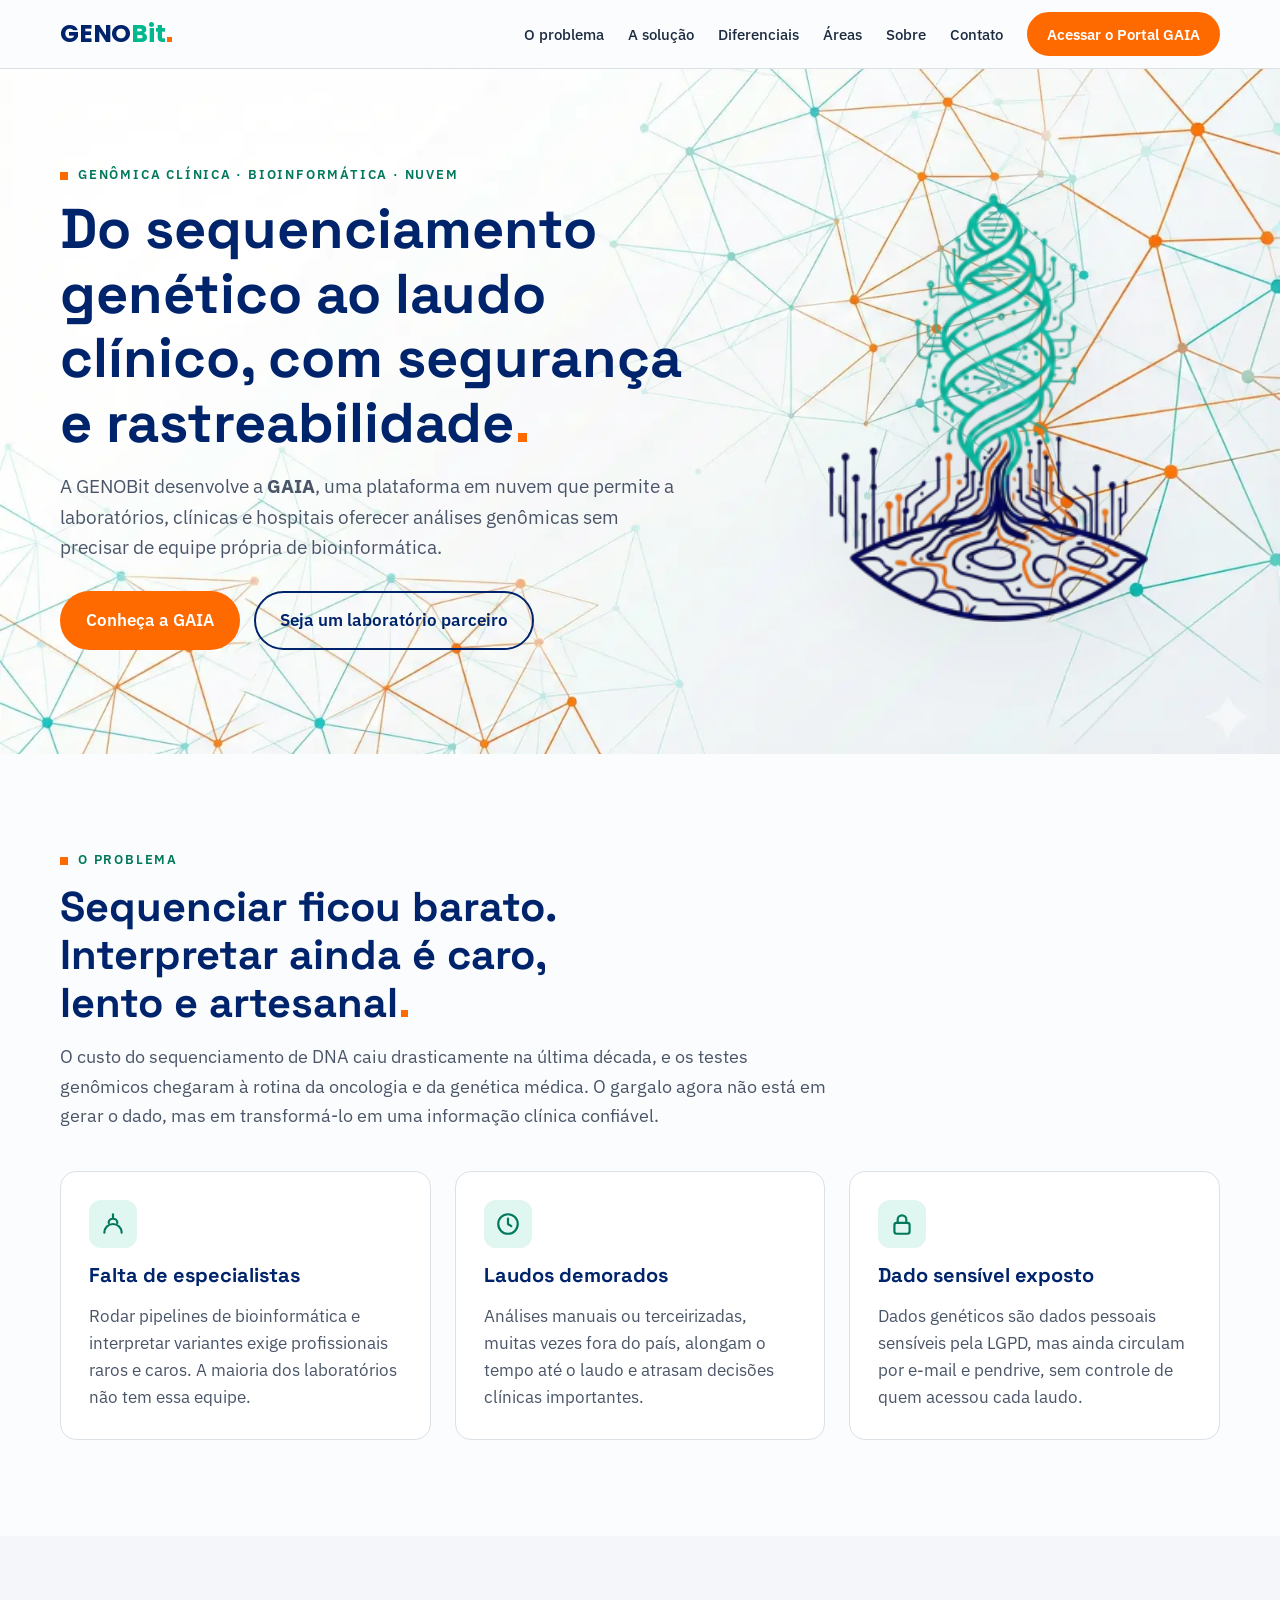
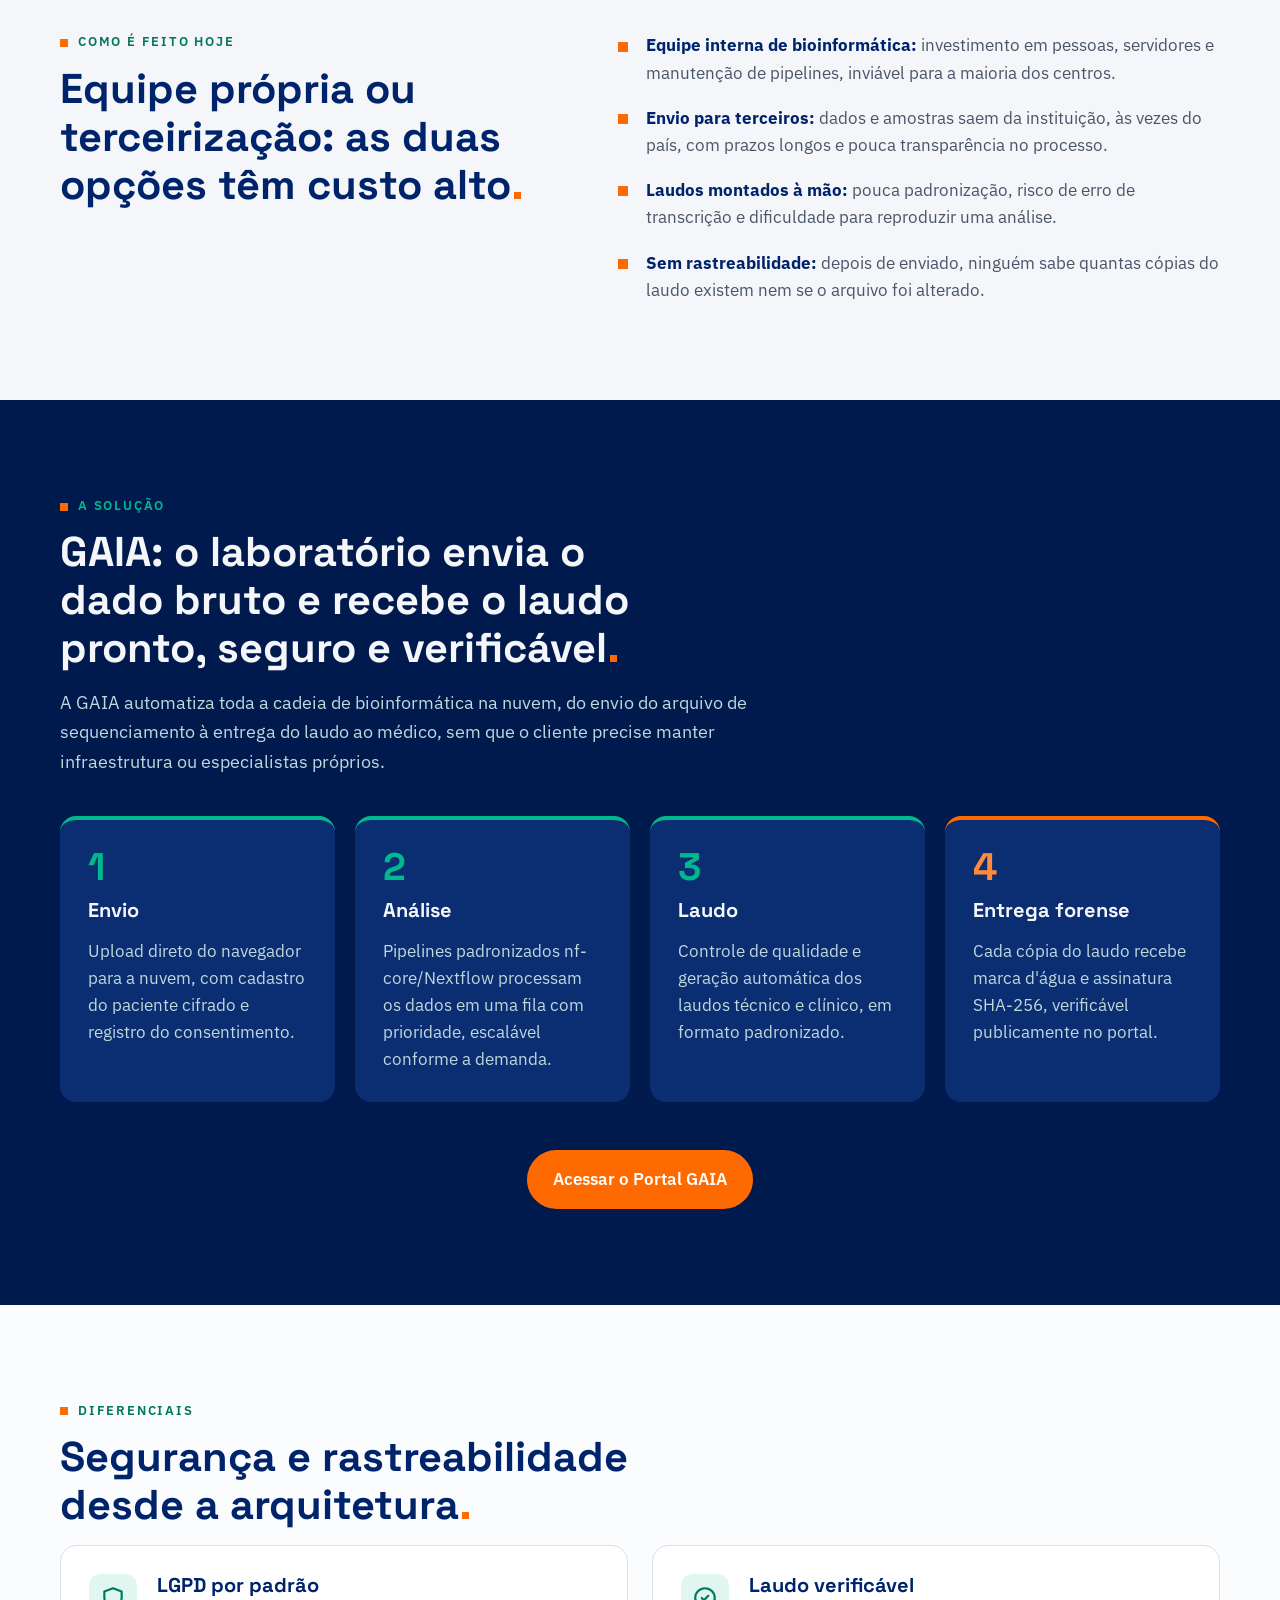
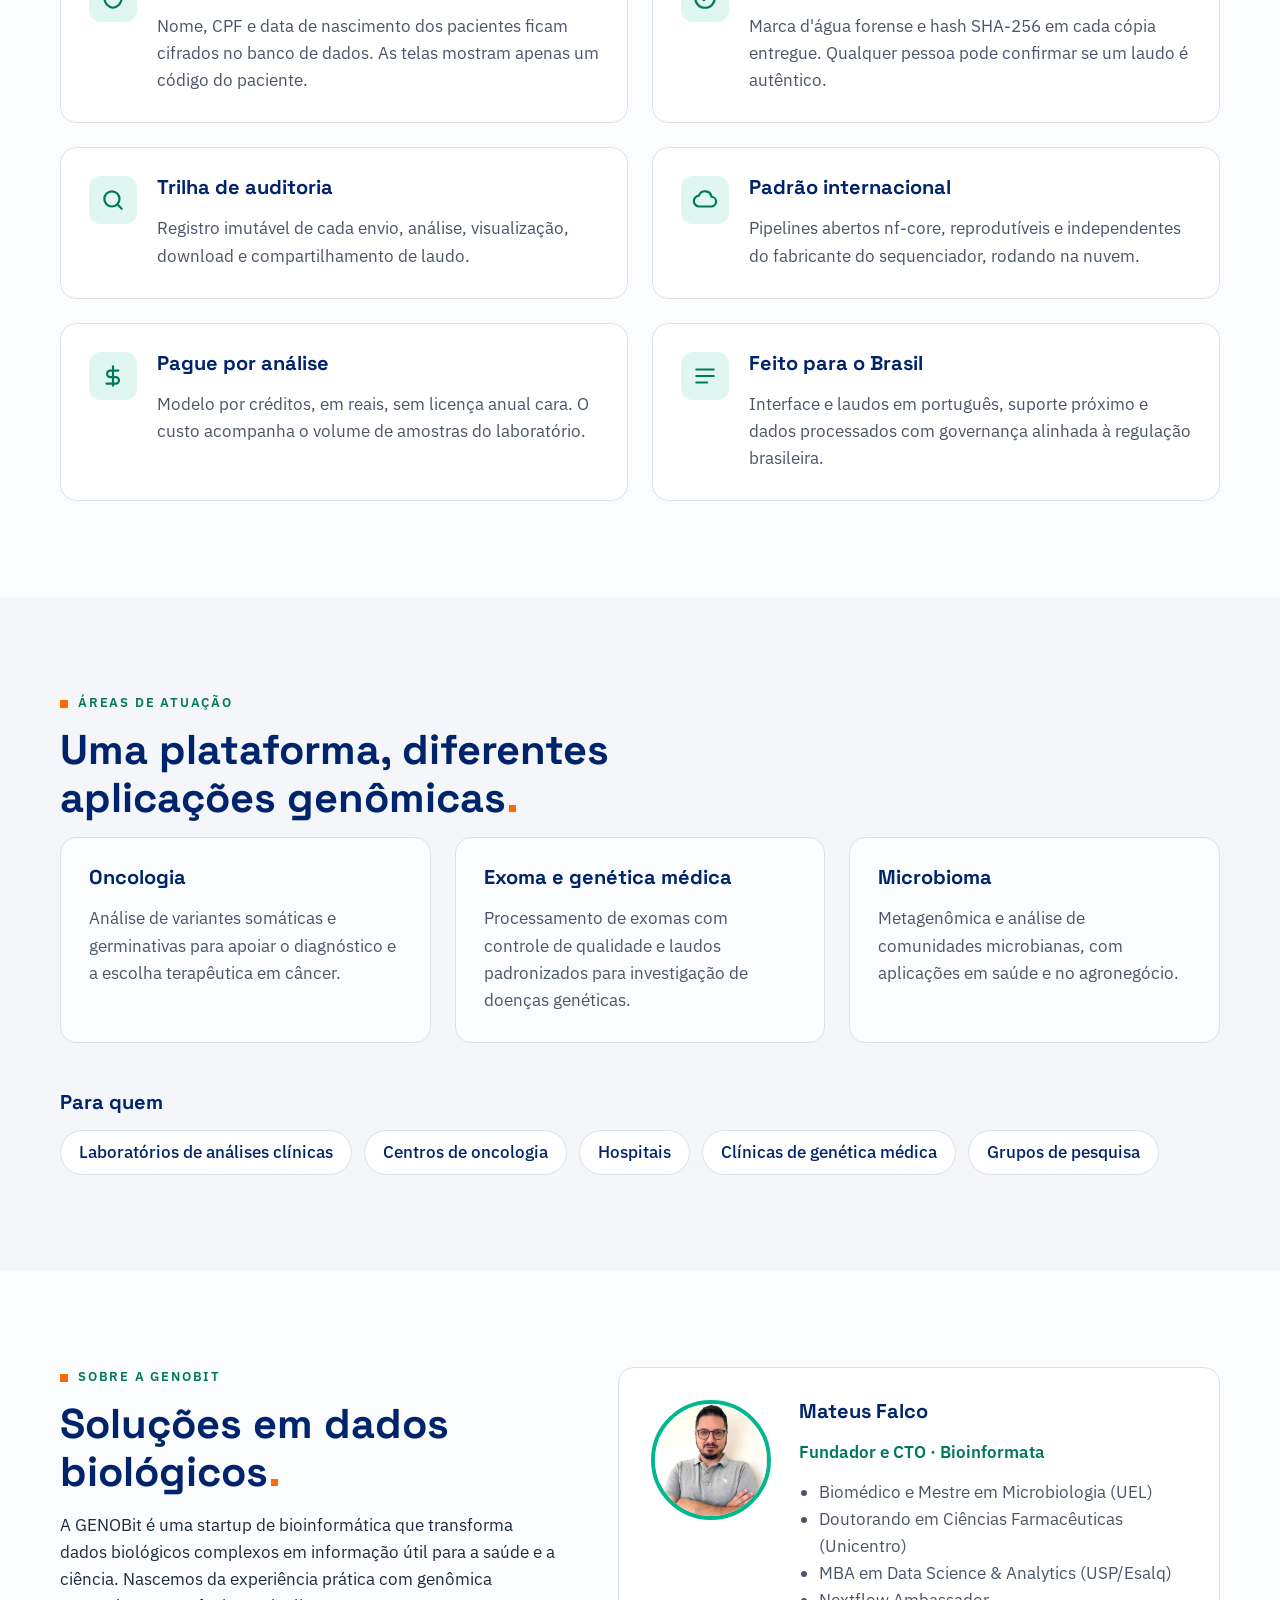
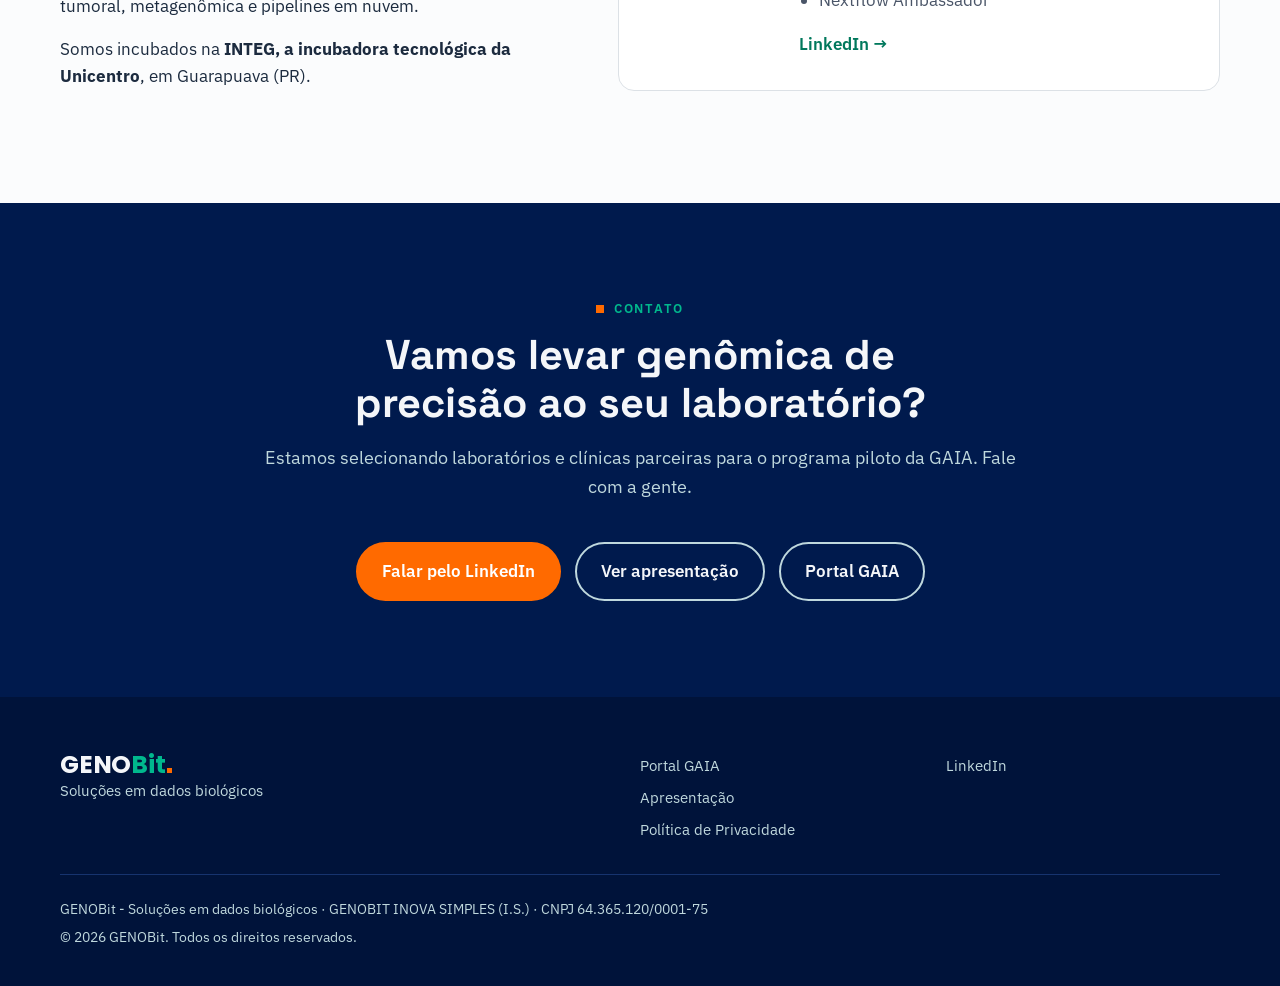
==== index.html @ 1b7b5169 "Site institucional da GENOBit (página única + política de privacidade) Co-Authored-By: Claude Opus 5" ====
<!doctype html>
<html lang="pt-BR">
<head>
<meta charset="utf-8">
<meta name="viewport" content="width=device-width, initial-scale=1">
<title>GENOBit · Soluções em dados biológicos</title>
<meta name="description" content="A GENOBit desenvolve a GAIA, plataforma em nuvem que transforma dados de sequenciamento genético em laudos clínicos seguros, rastreáveis e em conformidade com a LGPD.">
<meta property="og:type" content="website">
<meta property="og:title" content="GENOBit · Soluções em dados biológicos">
<meta property="og:description" content="Plataforma GAIA: do sequenciamento genético ao laudo clínico, com segurança e rastreabilidade.">
<meta property="og:image" content="assets/og.png">
<meta property="og:locale" content="pt_BR">
<meta name="twitter:card" content="summary_large_image">
<link rel="icon" type="image/png" href="assets/favicon.png">
<link rel="preconnect" href="https://fonts.googleapis.com">
<link rel="preconnect" href="https://fonts.gstatic.com" crossorigin>
<link href="https://fonts.googleapis.com/css2?family=IBM+Plex+Sans:wght@400;500;600&family=Poppins:wght@700&family=Space+Grotesk:wght@500;700&display=swap" rel="stylesheet">
<link rel="stylesheet" href="assets/style.css">
</head>
<body>

<header class="topo">
  <div class="container topo-linha">
    <a href="#inicio" class="marca" aria-label="GENOBit, início"><span class="logo-texto"><span class="geno">GENO</span><span class="bit">Bit</span><span class="ponto"></span></span></a>
    <input type="checkbox" id="menu-toggle" class="menu-toggle" aria-label="Abrir menu">
    <label for="menu-toggle" class="menu-botao" aria-hidden="true"><span></span></label>
    <nav class="menu">
      <a href="#problema">O problema</a>
      <a href="#solucao">A solução</a>
      <a href="#diferenciais">Diferenciais</a>
      <a href="#areas">Áreas</a>
      <a href="#sobre">Sobre</a>
      <a href="#contato">Contato</a>
      <a href="https://portal.genobit.net" class="botao botao-pequeno">Acessar o Portal GAIA</a>
    </nav>
  </div>
</header>

<main>

<section id="inicio" class="hero">
  <div class="container hero-grade">
    <div>
      <p class="sobretitulo">Genômica clínica · Bioinformática · Nuvem</p>
      <h1>Do sequenciamento genético ao laudo clínico, com segurança e rastreabilidade</h1>
      <p class="hero-texto">A GENOBit desenvolve a <b>GAIA</b>, uma plataforma em nuvem que permite a laboratórios, clínicas e hospitais oferecer análises genômicas sem precisar de equipe própria de bioinformática.</p>
      <div class="hero-botoes">
        <a href="#solucao" class="botao">Conheça a GAIA</a>
        <a href="#contato" class="botao botao-contorno">Seja um laboratório parceiro</a>
      </div>
    </div>
    <div class="hero-arte" aria-hidden="true">
      <img src="assets/logo.png" alt="" width="256" height="256">
    </div>
  </div>
</section>

<section id="problema" class="secao">
  <div class="container">
    <p class="sobretitulo">O problema</p>
    <h2>Sequenciar ficou barato. Interpretar ainda é caro, lento e artesanal</h2>
    <p class="lead">O custo do sequenciamento de DNA caiu drasticamente na última década, e os testes genômicos chegaram à rotina da oncologia e da genética médica. O gargalo agora não está em gerar o dado, mas em transformá-lo em uma informação clínica confiável.</p>
    <div class="cartoes tres">
      <article class="cartao">
        <div class="icone" aria-hidden="true"><svg viewBox="0 0 24 24"><path d="M16 11a4 4 0 1 0-8 0M4 20a8 8 0 0 1 16 0M12 7V3"/></svg></div>
        <h3>Falta de especialistas</h3>
        <p>Rodar pipelines de bioinformática e interpretar variantes exige profissionais raros e caros. A maioria dos laboratórios não tem essa equipe.</p>
      </article>
      <article class="cartao">
        <div class="icone" aria-hidden="true"><svg viewBox="0 0 24 24"><circle cx="12" cy="12" r="9"/><path d="M12 7v5l3 2"/></svg></div>
        <h3>Laudos demorados</h3>
        <p>Análises manuais ou terceirizadas, muitas vezes fora do país, alongam o tempo até o laudo e atrasam decisões clínicas importantes.</p>
      </article>
      <article class="cartao">
        <div class="icone" aria-hidden="true"><svg viewBox="0 0 24 24"><rect x="5" y="11" width="14" height="10" rx="2"/><path d="M8 11V8a4 4 0 0 1 8 0v3"/></svg></div>
        <h3>Dado sensível exposto</h3>
        <p>Dados genéticos são dados pessoais sensíveis pela LGPD, mas ainda circulam por e-mail e pendrive, sem controle de quem acessou cada laudo.</p>
      </article>
    </div>
  </div>
</section>

<section class="secao secao-clara">
  <div class="container duas-colunas">
    <div>
      <p class="sobretitulo">Como é feito hoje</p>
      <h2>Equipe própria ou terceirização: as duas opções têm custo alto</h2>
    </div>
    <ul class="lista-marcada">
      <li><b>Equipe interna de bioinformática:</b> investimento em pessoas, servidores e manutenção de pipelines, inviável para a maioria dos centros.</li>
      <li><b>Envio para terceiros:</b> dados e amostras saem da instituição, às vezes do país, com prazos longos e pouca transparência no processo.</li>
      <li><b>Laudos montados à mão:</b> pouca padronização, risco de erro de transcrição e dificuldade para reproduzir uma análise.</li>
      <li><b>Sem rastreabilidade:</b> depois de enviado, ninguém sabe quantas cópias do laudo existem nem se o arquivo foi alterado.</li>
    </ul>
  </div>
</section>

<section id="solucao" class="secao secao-escura">
  <div class="container">
    <p class="sobretitulo">A solução</p>
    <h2>GAIA: o laboratório envia o dado bruto e recebe o laudo pronto, seguro e verificável</h2>
    <p class="lead">A GAIA automatiza toda a cadeia de bioinformática na nuvem, do envio do arquivo de sequenciamento à entrega do laudo ao médico, sem que o cliente precise manter infraestrutura ou especialistas próprios.</p>
    <ol class="etapas">
      <li>
        <span class="etapa-numero">1</span>
        <h3>Envio</h3>
        <p>Upload direto do navegador para a nuvem, com cadastro do paciente cifrado e registro do consentimento.</p>
      </li>
      <li>
        <span class="etapa-numero">2</span>
        <h3>Análise</h3>
        <p>Pipelines padronizados nf-core/Nextflow processam os dados em uma fila com prioridade, escalável conforme a demanda.</p>
      </li>
      <li>
        <span class="etapa-numero">3</span>
        <h3>Laudo</h3>
        <p>Controle de qualidade e geração automática dos laudos técnico e clínico, em formato padronizado.</p>
      </li>
      <li>
        <span class="etapa-numero laranja">4</span>
        <h3>Entrega forense</h3>
        <p>Cada cópia do laudo recebe marca d'água e assinatura SHA-256, verificável publicamente no portal.</p>
      </li>
    </ol>
    <div class="centro"><a href="https://portal.genobit.net" class="botao">Acessar o Portal GAIA</a></div>
  </div>
</section>

<section id="diferenciais" class="secao">
  <div class="container">
    <p class="sobretitulo">Diferenciais</p>
    <h2>Segurança e rastreabilidade desde a arquitetura</h2>
    <div class="cartoes dois">
      <article class="cartao cartao-linha">
        <div class="icone" aria-hidden="true"><svg viewBox="0 0 24 24"><path d="M12 3l8 3v6c0 4.5-3.4 8.3-8 9-4.6-.7-8-4.5-8-9V6z"/></svg></div>
        <div><h3>LGPD por padrão</h3><p>Nome, CPF e data de nascimento dos pacientes ficam cifrados no banco de dados. As telas mostram apenas um código do paciente.</p></div>
      </article>
      <article class="cartao cartao-linha">
        <div class="icone" aria-hidden="true"><svg viewBox="0 0 24 24"><path d="M9 12l2 2 4-4"/><circle cx="12" cy="12" r="9"/></svg></div>
        <div><h3>Laudo verificável</h3><p>Marca d'água forense e hash SHA-256 em cada cópia entregue. Qualquer pessoa pode confirmar se um laudo é autêntico.</p></div>
      </article>
      <article class="cartao cartao-linha">
        <div class="icone" aria-hidden="true"><svg viewBox="0 0 24 24"><circle cx="11" cy="11" r="7"/><path d="M20 20l-4-4"/></svg></div>
        <div><h3>Trilha de auditoria</h3><p>Registro imutável de cada envio, análise, visualização, download e compartilhamento de laudo.</p></div>
      </article>
      <article class="cartao cartao-linha">
        <div class="icone" aria-hidden="true"><svg viewBox="0 0 24 24"><path d="M7 18a5 5 0 0 1-.6-10A6 6 0 0 1 18 9a4.5 4.5 0 0 1-.5 9z"/></svg></div>
        <div><h3>Padrão internacional</h3><p>Pipelines abertos nf-core, reprodutíveis e independentes do fabricante do sequenciador, rodando na nuvem.</p></div>
      </article>
      <article class="cartao cartao-linha">
        <div class="icone" aria-hidden="true"><svg viewBox="0 0 24 24"><path d="M12 3v18M17 7H9.5a3 3 0 0 0 0 6h5a3 3 0 0 1 0 6H6"/></svg></div>
        <div><h3>Pague por análise</h3><p>Modelo por créditos, em reais, sem licença anual cara. O custo acompanha o volume de amostras do laboratório.</p></div>
      </article>
      <article class="cartao cartao-linha">
        <div class="icone" aria-hidden="true"><svg viewBox="0 0 24 24"><path d="M4 6h16M4 12h16M4 18h10"/></svg></div>
        <div><h3>Feito para o Brasil</h3><p>Interface e laudos em português, suporte próximo e dados processados com governança alinhada à regulação brasileira.</p></div>
      </article>
    </div>
  </div>
</section>

<section id="areas" class="secao secao-clara">
  <div class="container">
    <p class="sobretitulo">Áreas de atuação</p>
    <h2>Uma plataforma, diferentes aplicações genômicas</h2>
    <div class="cartoes tres">
      <article class="cartao">
        <h3>Oncologia</h3>
        <p>Análise de variantes somáticas e germinativas para apoiar o diagnóstico e a escolha terapêutica em câncer.</p>
      </article>
      <article class="cartao">
        <h3>Exoma e genética médica</h3>
        <p>Processamento de exomas com controle de qualidade e laudos padronizados para investigação de doenças genéticas.</p>
      </article>
      <article class="cartao">
        <h3>Microbioma</h3>
        <p>Metagenômica e análise de comunidades microbianas, com aplicações em saúde e no agronegócio.</p>
      </article>
    </div>
    <div class="publico">
      <h3>Para quem</h3>
      <ul class="etiquetas">
        <li>Laboratórios de análises clínicas</li>
        <li>Centros de oncologia</li>
        <li>Hospitais</li>
        <li>Clínicas de genética médica</li>
        <li>Grupos de pesquisa</li>
      </ul>
    </div>
  </div>
</section>

<section id="sobre" class="secao">
  <div class="container duas-colunas">
    <div>
      <p class="sobretitulo">Sobre a GENOBit</p>
      <h2>Soluções em dados biológicos</h2>
      <p>A GENOBit é uma startup de bioinformática que transforma dados biológicos complexos em informação útil para a saúde e a ciência. Nascemos da experiência prática com genômica tumoral, metagenômica e pipelines em nuvem.</p>
      <p>Somos incubados na <b>INTEG, a incubadora tecnológica da Unicentro</b>, em Guarapuava (PR).</p>
    </div>
    <article class="fundador">
      <img class="avatar" src="assets/mateus.jpg" alt="Foto de Mateus Falco" width="120" height="120">
      <div>
        <h3>Mateus Falco</h3>
        <p class="cargo">Fundador e CTO · Bioinformata</p>
        <ul>
          <li>Biomédico e Mestre em Microbiologia (UEL)</li>
          <li>Doutorando em Ciências Farmacêuticas (Unicentro)</li>
          <li>MBA em Data Science &amp; Analytics (USP/Esalq)</li>
          <li>Nextflow Ambassador</li>
        </ul>
        <a href="https://www.linkedin.com/in/mateusfalco/" class="link-seta">LinkedIn</a>
      </div>
    </article>
  </div>
</section>

<section id="contato" class="secao secao-escura">
  <div class="container contato">
    <p class="sobretitulo">Contato</p>
    <h2 class="sem-ponto">Vamos levar genômica de precisão ao seu laboratório?</h2>
    <p class="lead">Estamos selecionando laboratórios e clínicas parceiras para o programa piloto da GAIA. Fale com a gente.</p>
    <div class="hero-botoes centro">
      <a href="https://www.linkedin.com/in/mateusfalco/" class="botao">Falar pelo LinkedIn</a>
      <a href="https://pitch.genobit.net" class="botao botao-contorno-claro">Ver apresentação</a>
      <a href="https://portal.genobit.net" class="botao botao-contorno-claro">Portal GAIA</a>
    </div>
  </div>
</section>

</main>

<footer class="rodape">
  <div class="container rodape-grade">
    <div>
      <a href="#inicio" class="marca marca-clara" aria-label="GENOBit, início"><span class="logo-texto"><span class="geno">GENO</span><span class="bit">Bit</span><span class="ponto"></span></span></a>
      <p>Soluções em dados biológicos</p>
    </div>
    <nav aria-label="Links">
      <a href="https://portal.genobit.net">Portal GAIA</a>
      <a href="https://pitch.genobit.net">Apresentação</a>
      <a href="privacidade.html">Política de Privacidade</a>
    </nav>
    <nav aria-label="Redes sociais">
      <a href="https://www.linkedin.com/in/mateusfalco/">LinkedIn</a>
      <!-- Instagram: preencher quando o perfil existir
      <a href="https://www.instagram.com/USUARIO/">Instagram</a> -->
    </nav>
  </div>
  <div class="container rodape-legal">
    <p>GENOBit - Soluções em dados biológicos · GENOBIT INOVA SIMPLES (I.S.) · CNPJ 64.365.120/0001-75</p>
    <p>© 2026 GENOBit. Todos os direitos reservados.</p>
  </div>
</footer>

</body>
</html>
---- assets/style.css ----
:root {
  --navy: #00246B;
  --navy-fundo: #001A4D;
  --navy-2: #0B2D72;
  --ciano: #00B88D;
  --ciano-escuro: #00785C;
  --laranja: #FF6A00;
  --laranja-texto: #B84A00;
  --claro: #F4F6F9;
  --branco: #FBFCFD;
  --texto: #1C2B3F;
  --texto-suave: #4A5568;
  --texto-claro: #BFD8DD;
  --borda: #DCE1E6;
  --raio: 16px;
  --largura: 1160px;
}

*, *::before, *::after { box-sizing: border-box; }
html { scroll-behavior: smooth; scroll-padding-top: 80px; }
body {
  margin: 0;
  font-family: 'IBM Plex Sans', Arial, sans-serif;
  font-size: 17px;
  line-height: 1.6;
  color: var(--texto);
  background: var(--branco);
}
img { max-width: 100%; height: auto; }
a { color: var(--ciano-escuro); }
h1, h2, h3 { font-family: 'Space Grotesk', Arial, sans-serif; line-height: 1.15; color: var(--navy); margin: 0 0 16px; }
h1 { font-size: clamp(2.1rem, 4.6vw, 3.5rem); }
h2 { font-size: clamp(1.7rem, 3.4vw, 2.6rem); max-width: 22ch; }
h3 { font-size: 1.25rem; }
h1::after, h2:not(.sem-ponto)::after { content: ""; display: inline-block; width: .16em; height: .16em; background: var(--laranja); margin-left: .08em; }
.sobretitulo::before { content: ""; display: inline-block; width: 8px; height: 8px; background: var(--laranja); margin-right: 10px; vertical-align: middle; }
p { margin: 0 0 16px; }

.container { width: min(var(--largura), 100% - 32px); margin-inline: auto; }
.sobretitulo { font-size: .8rem; font-weight: 600; letter-spacing: .14em; text-transform: uppercase; color: var(--ciano-escuro); margin-bottom: 12px; }
.lead { font-size: 1.15rem; color: var(--texto-suave); max-width: 70ch; margin-bottom: 40px; }
.centro { text-align: center; justify-content: center; }

/* Botões */
.botao {
  display: inline-block; padding: 14px 24px; border-radius: 999px;
  background: var(--laranja); color: #fff; font-weight: 600; text-decoration: none;
  border: 2px solid var(--laranja); transition: transform .15s, background .15s;
}
.botao:hover { transform: translateY(-1px); background: #E85F00; }
.botao-pequeno { padding: 8px 18px; font-size: .95rem; }
.botao-contorno { background: transparent; color: var(--navy); border-color: var(--navy); }
.botao-contorno:hover { background: var(--navy); color: #fff; }
.botao-contorno-claro { background: transparent; color: var(--claro); border-color: var(--texto-claro); }
.botao-contorno-claro:hover { background: var(--claro); color: var(--navy); }

/* Topo */
.topo { position: sticky; top: 0; z-index: 10; background: rgba(251,252,253,.92); backdrop-filter: blur(8px); border-bottom: 1px solid var(--borda); }
.topo-linha { display: flex; align-items: center; justify-content: space-between; height: 68px; }
.marca { display: flex; align-items: center; gap: 10px; text-decoration: none; font-family: 'Space Grotesk', Arial, sans-serif; font-size: 1.4rem; font-weight: 700; color: var(--navy); }
.logo-texto { font-family: 'Poppins', Arial, sans-serif; font-weight: 700; font-size: 1.55rem; letter-spacing: -.01em; line-height: 1; display: inline-flex; align-items: baseline; }
.logo-texto .geno { color: var(--navy); }
.logo-texto .bit { color: var(--ciano); }
.logo-texto .ponto { display: inline-block; width: .2em; height: .2em; background: var(--laranja); margin-left: .06em; }
.marca-clara .geno { color: var(--claro); }
.menu { display: flex; align-items: center; gap: 24px; }
.menu a:not(.botao) { color: var(--texto); text-decoration: none; font-weight: 500; font-size: .95rem; }
.menu a:not(.botao):hover { color: var(--ciano-escuro); }
.menu-toggle, .menu-botao { display: none; }

/* Hero */
.hero { background: var(--claro) url('rede.webp') center / cover no-repeat; padding: 96px 0 104px; }
.hero-grade { display: grid; grid-template-columns: 1.4fr 1fr; gap: 48px; align-items: center; }
.hero-texto { font-size: 1.2rem; color: var(--texto-suave); max-width: 56ch; }
.hero-botoes { display: flex; flex-wrap: wrap; gap: 14px; margin-top: 28px; }
.hero-arte { display: flex; justify-content: center; }
.hero-arte img { width: min(320px, 70%); filter: drop-shadow(0 18px 40px rgba(10,25,49,.15)); }

/* Seções */
.secao { padding: 96px 0; }
.secao-clara { background: var(--claro); }
.secao-escura { background: var(--navy-fundo); color: var(--claro); }
.secao-escura h2, .secao-escura h3 { color: var(--claro); }
.secao-escura .sobretitulo { color: var(--ciano); }
.secao-escura .lead, .secao-escura p { color: var(--texto-claro); }

.cartoes { display: grid; gap: 24px; }
.cartoes.tres { grid-template-columns: repeat(3, 1fr); }
.cartoes.dois { grid-template-columns: repeat(2, 1fr); }
.cartao { background: #fff; border: 1px solid var(--borda); border-radius: var(--raio); padding: 28px; }
.secao-clara .cartao { background: var(--branco); }
.cartao p { color: var(--texto-suave); margin: 0; }
.cartao-linha { display: flex; gap: 20px; align-items: flex-start; }
.icone { flex: none; width: 48px; height: 48px; border-radius: 12px; background: #E0F6F0; display: grid; place-items: center; margin-bottom: 16px; }
.cartao-linha .icone { margin-bottom: 0; }
.icone svg { width: 26px; height: 26px; fill: none; stroke: var(--ciano-escuro); stroke-width: 2; stroke-linecap: round; stroke-linejoin: round; }

.duas-colunas { display: grid; grid-template-columns: 1fr 1.2fr; gap: 56px; align-items: start; }
.lista-marcada { list-style: none; margin: 0; padding: 0; display: grid; gap: 18px; }
.lista-marcada li { padding-left: 28px; position: relative; color: var(--texto-suave); }
.lista-marcada li::before { content: ""; position: absolute; left: 0; top: .55em; width: 10px; height: 10px; background: var(--laranja); }
.lista-marcada b { color: var(--navy); }

/* Etapas */
.etapas { list-style: none; padding: 0; margin: 0 0 48px; display: grid; grid-template-columns: repeat(4, 1fr); gap: 20px; }
.etapas li { background: var(--navy-2); border-radius: var(--raio); padding: 28px; border-top: 4px solid var(--ciano); }
.etapas li:last-child { border-top-color: var(--laranja); }
.etapa-numero { display: block; font-family: 'Space Grotesk', Arial, sans-serif; font-size: 2.4rem; font-weight: 700; color: var(--ciano); line-height: 1; margin-bottom: 12px; }
.etapa-numero.laranja { color: #FF8A3D; }
.etapas p { margin: 0; }

/* Público */
.publico { margin-top: 48px; }
.etiquetas { list-style: none; padding: 0; margin: 0; display: flex; flex-wrap: wrap; gap: 12px; }
.etiquetas li { background: #fff; border: 1px solid var(--borda); border-radius: 999px; padding: 8px 18px; font-weight: 500; color: var(--navy); }

/* Fundador */
.fundador { display: flex; gap: 28px; background: #fff; border: 1px solid var(--borda); border-radius: var(--raio); padding: 32px; }
.avatar { flex: none; width: 120px; height: 120px; border-radius: 50%; object-fit: cover; border: 4px solid var(--ciano); }
.cargo { color: var(--ciano-escuro); font-weight: 600; margin-bottom: 12px; }
.fundador ul { margin: 0 0 16px; padding-left: 20px; color: var(--texto-suave); }
.link-seta { font-weight: 600; text-decoration: none; }
.link-seta::after { content: " →"; }

.contato { text-align: center; }
.contato h2, .contato .lead { margin-inline: auto; }

/* Rodapé */
.rodape { background: #00133A; color: var(--texto-claro); padding: 56px 0 32px; font-size: .95rem; }
.rodape-grade { display: grid; grid-template-columns: 2fr 1fr 1fr; gap: 32px; padding-bottom: 32px; border-bottom: 1px solid #16336E; }
.rodape nav { display: flex; flex-direction: column; gap: 8px; }
.rodape a { color: var(--texto-claro); text-decoration: none; }
.rodape a:hover { color: var(--ciano); }
.rodape-legal { padding-top: 24px; font-size: .85rem; }
.rodape-legal p { margin: 0 0 6px; }

/* Página de texto (privacidade) */
.texto-legal { padding: 64px 0 96px; }
.texto-legal .container { max-width: 820px; }
.texto-legal h1 { font-size: clamp(1.9rem, 4vw, 2.6rem); }
.texto-legal h2 { font-size: 1.4rem; max-width: none; margin-top: 40px; }
.texto-legal p, .texto-legal li { color: var(--texto-suave); }

@media (max-width: 960px) {
  .hero-grade, .duas-colunas { grid-template-columns: 1fr; }
  .hero-arte { display: none; }
  .cartoes.tres, .etapas { grid-template-columns: repeat(2, 1fr); }
  .menu-botao { display: block; width: 32px; height: 32px; cursor: pointer; position: relative; }
  .menu-botao span, .menu-botao span::before, .menu-botao span::after { position: absolute; left: 4px; width: 24px; height: 2px; background: var(--navy); content: ""; }
  .menu-botao span { top: 15px; }
  .menu-botao span::before { top: -7px; left: 0; }
  .menu-botao span::after { top: 7px; left: 0; }
  .menu { display: none; position: absolute; top: 68px; left: 0; right: 0; flex-direction: column; align-items: flex-start; gap: 18px; padding: 24px 16px; background: var(--branco); border-bottom: 1px solid var(--borda); }
  .menu-toggle:checked ~ .menu { display: flex; }
}
@media (max-width: 640px) {
  body { font-size: 16px; }
  .secao { padding: 64px 0; }
  .hero { padding: 64px 0 72px; }
  .cartoes.tres, .cartoes.dois, .etapas { grid-template-columns: 1fr; }
  .fundador { flex-direction: column; }
  .rodape-grade { grid-template-columns: 1fr; }
}
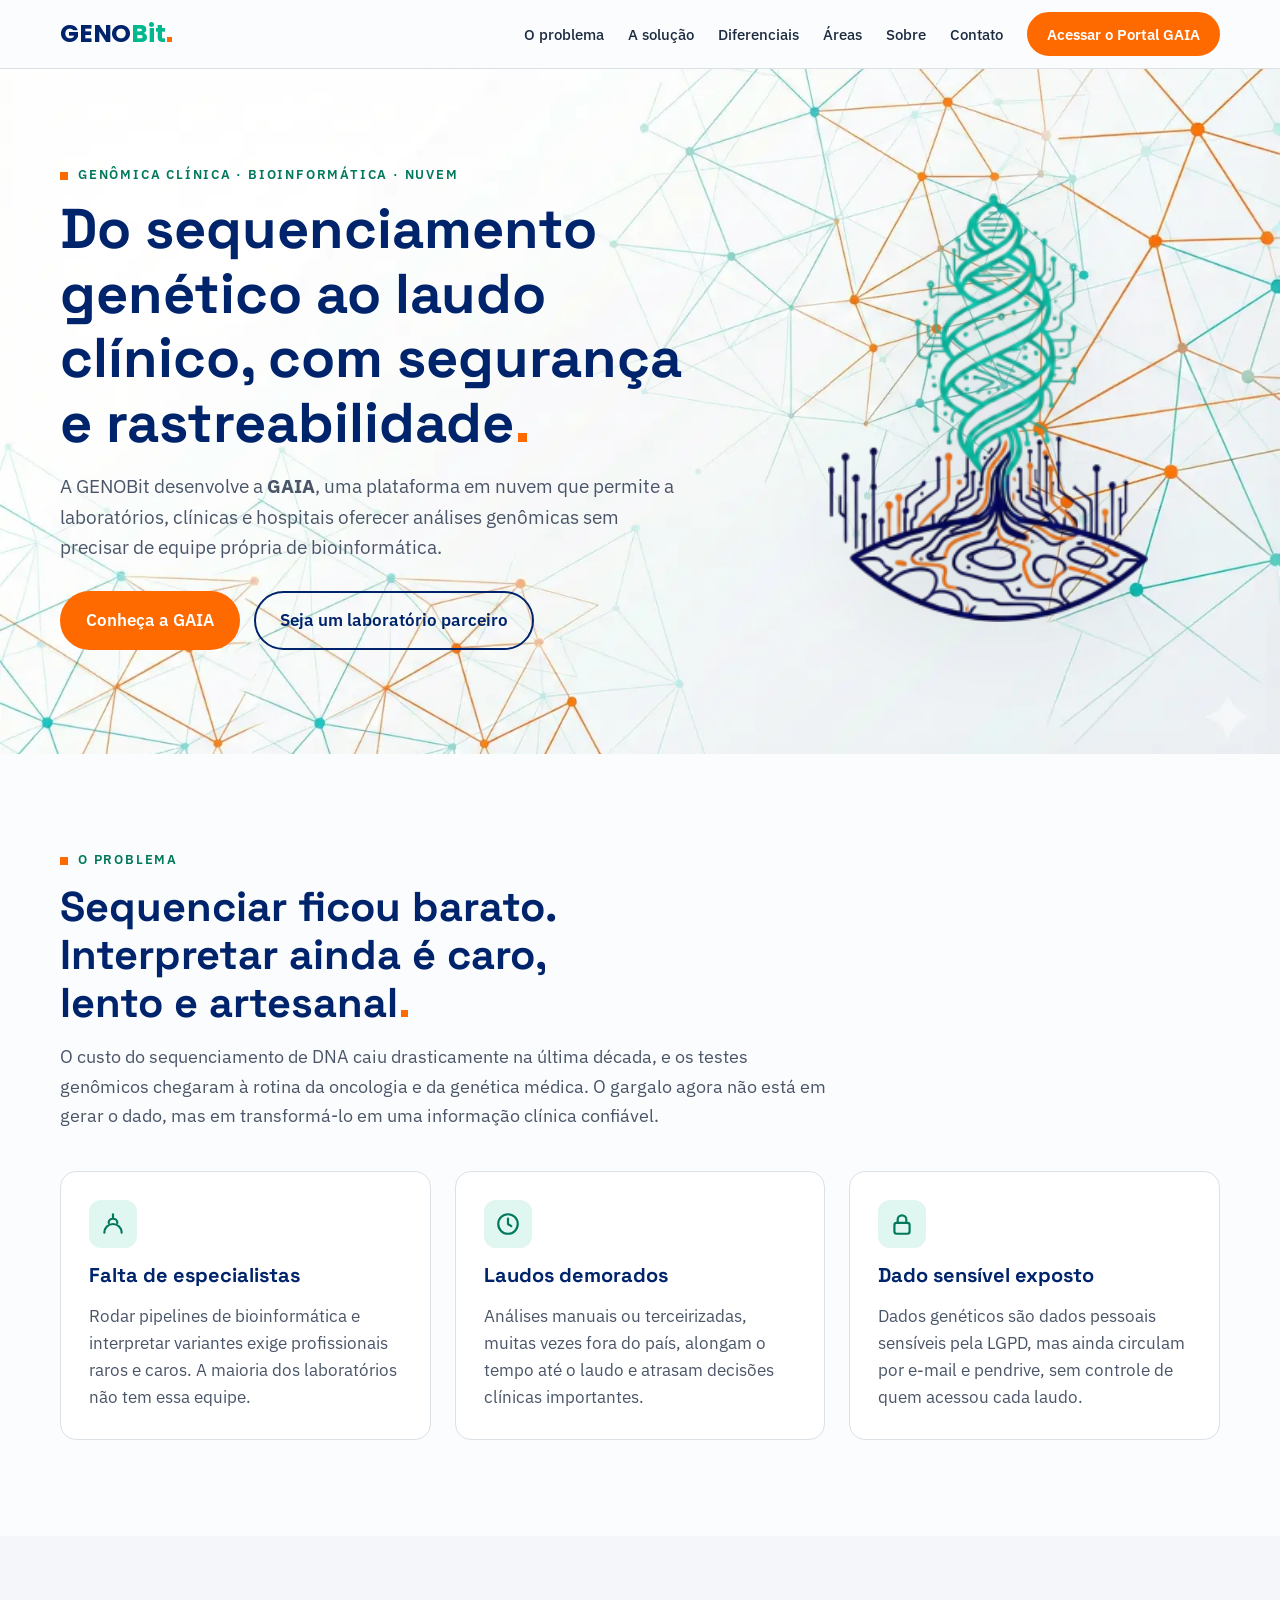
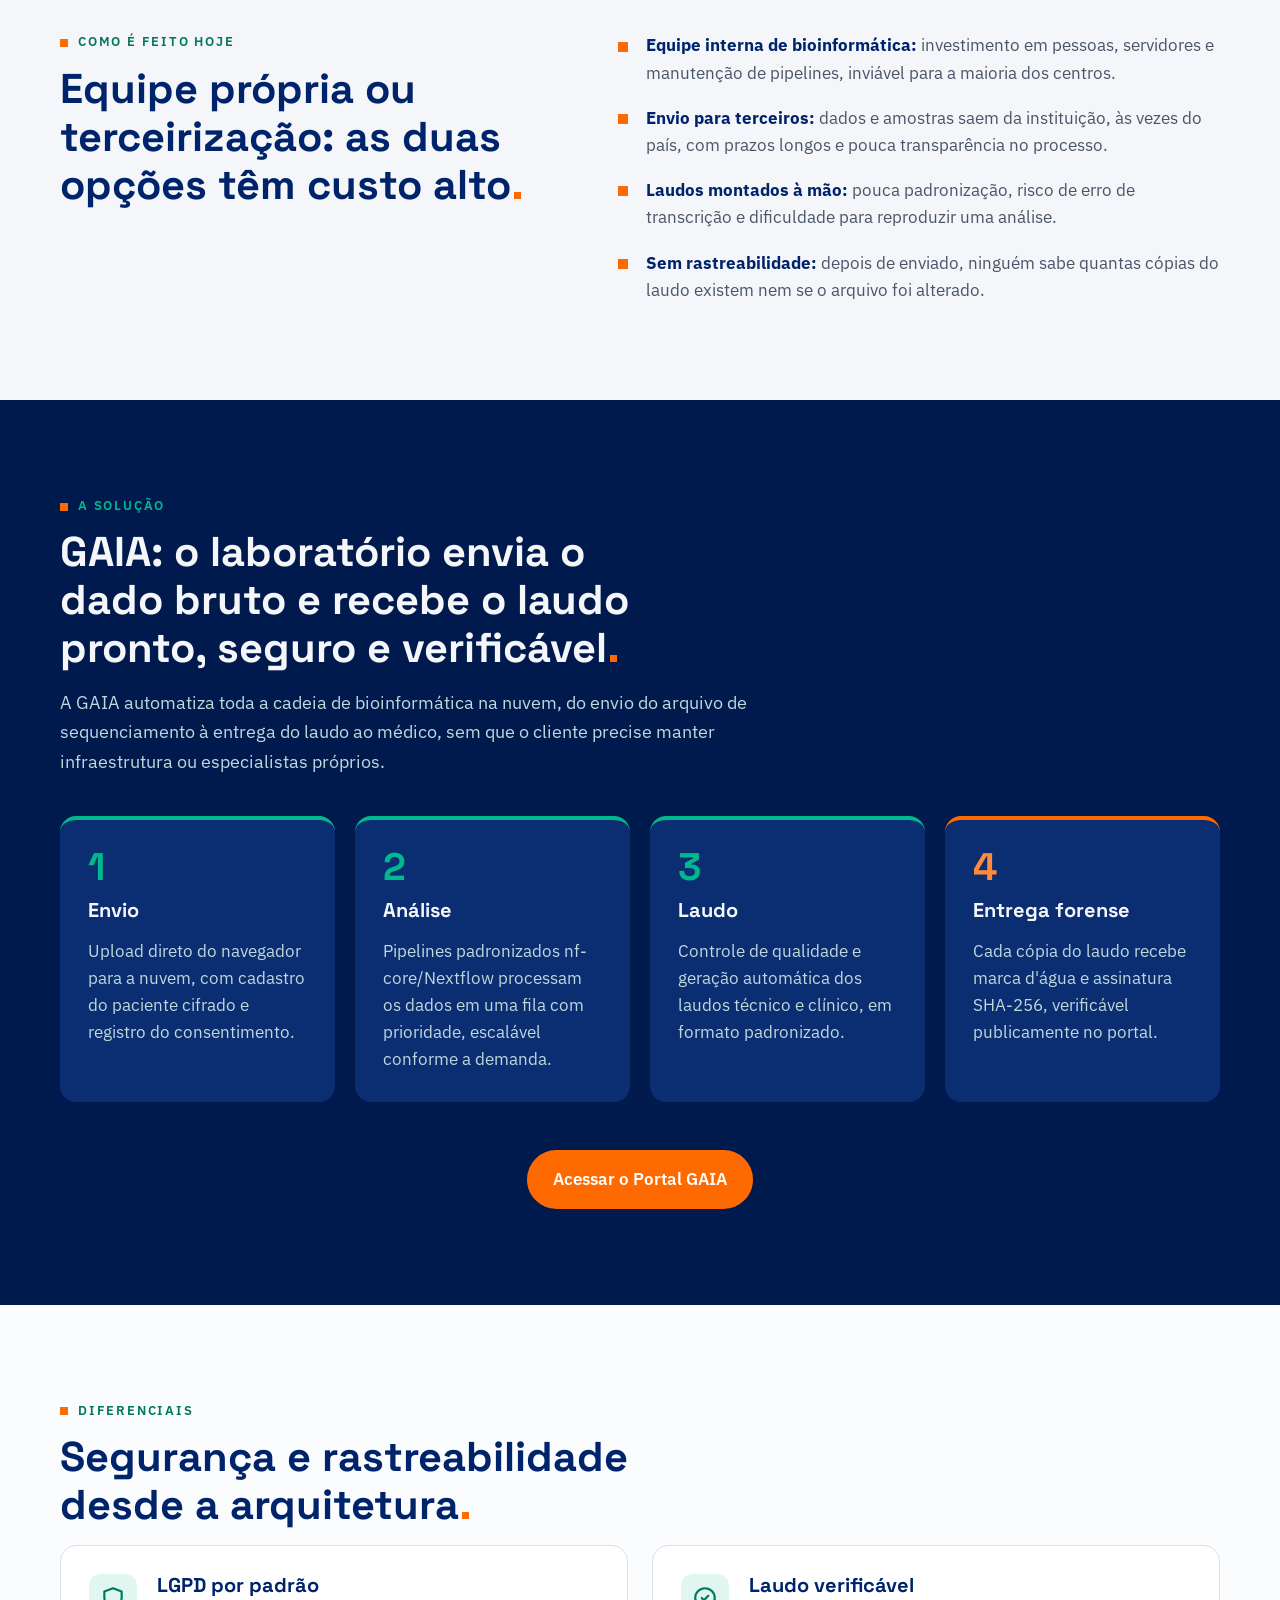
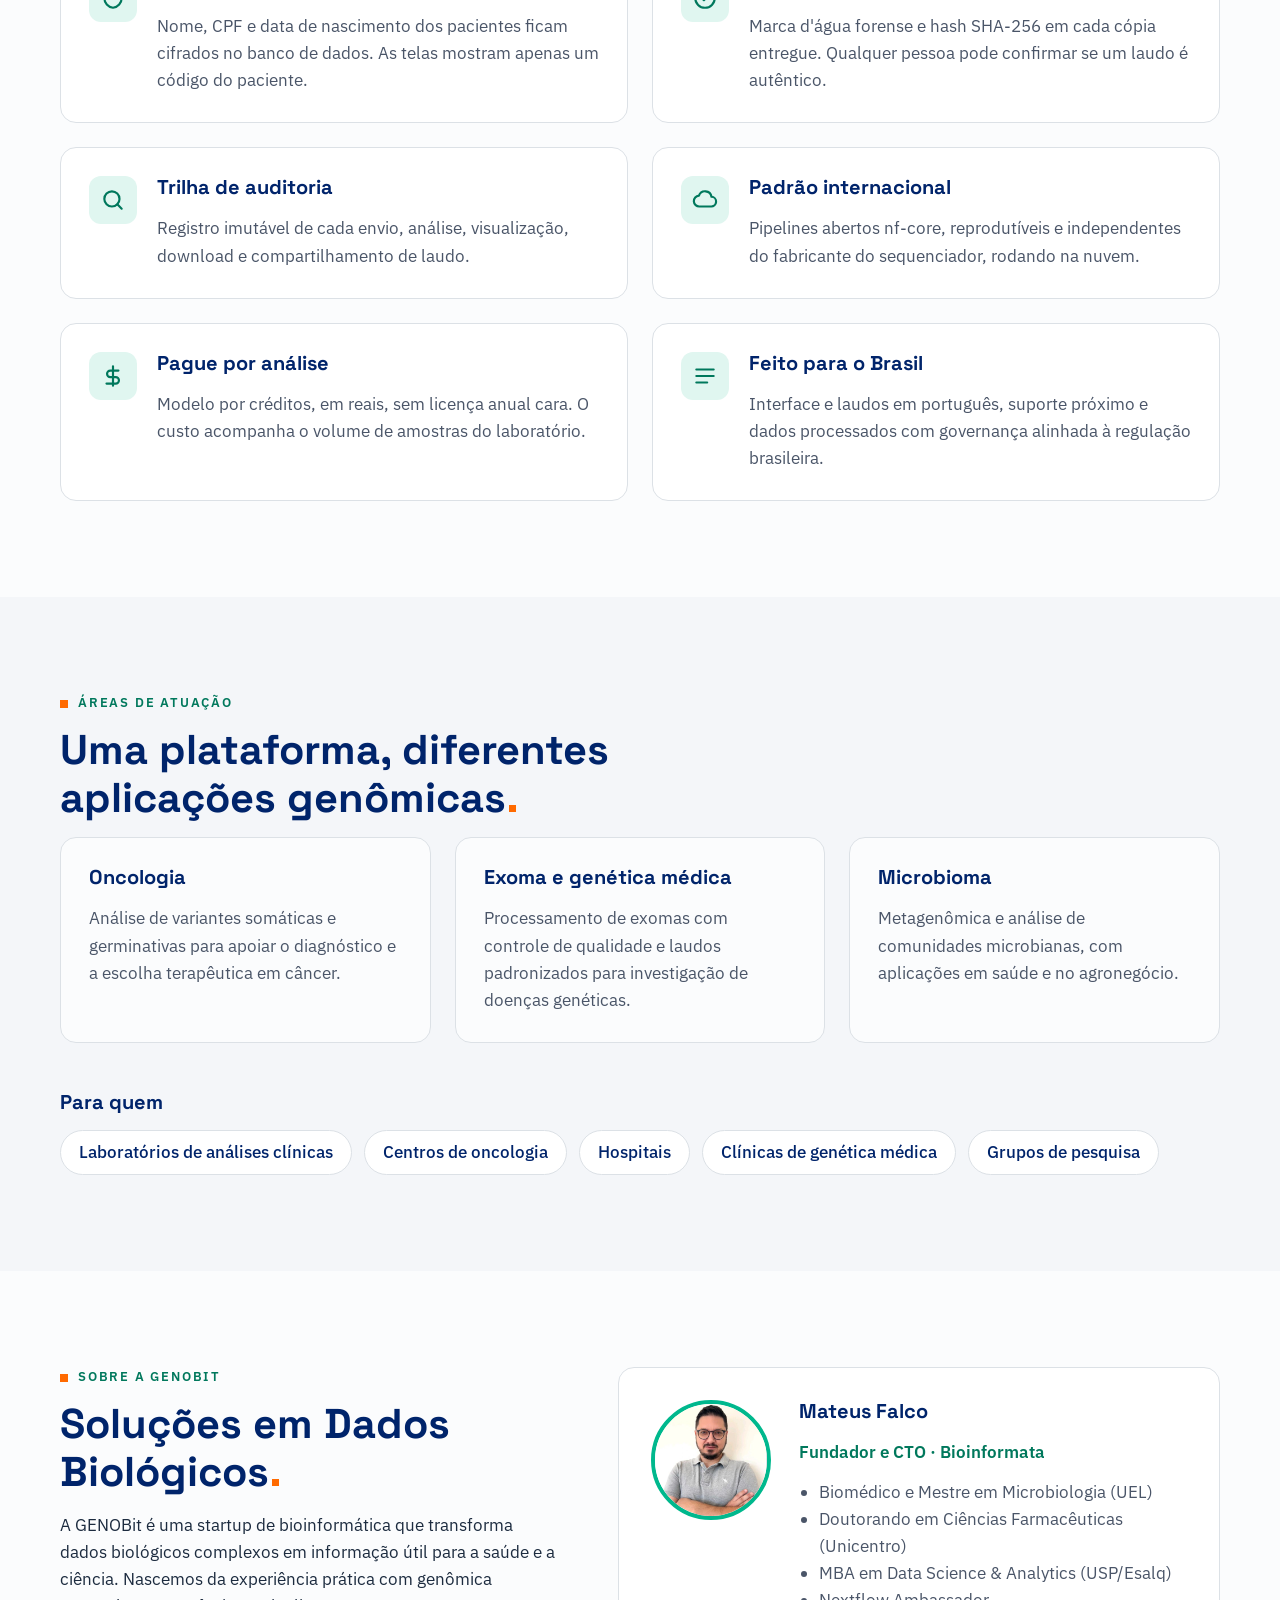
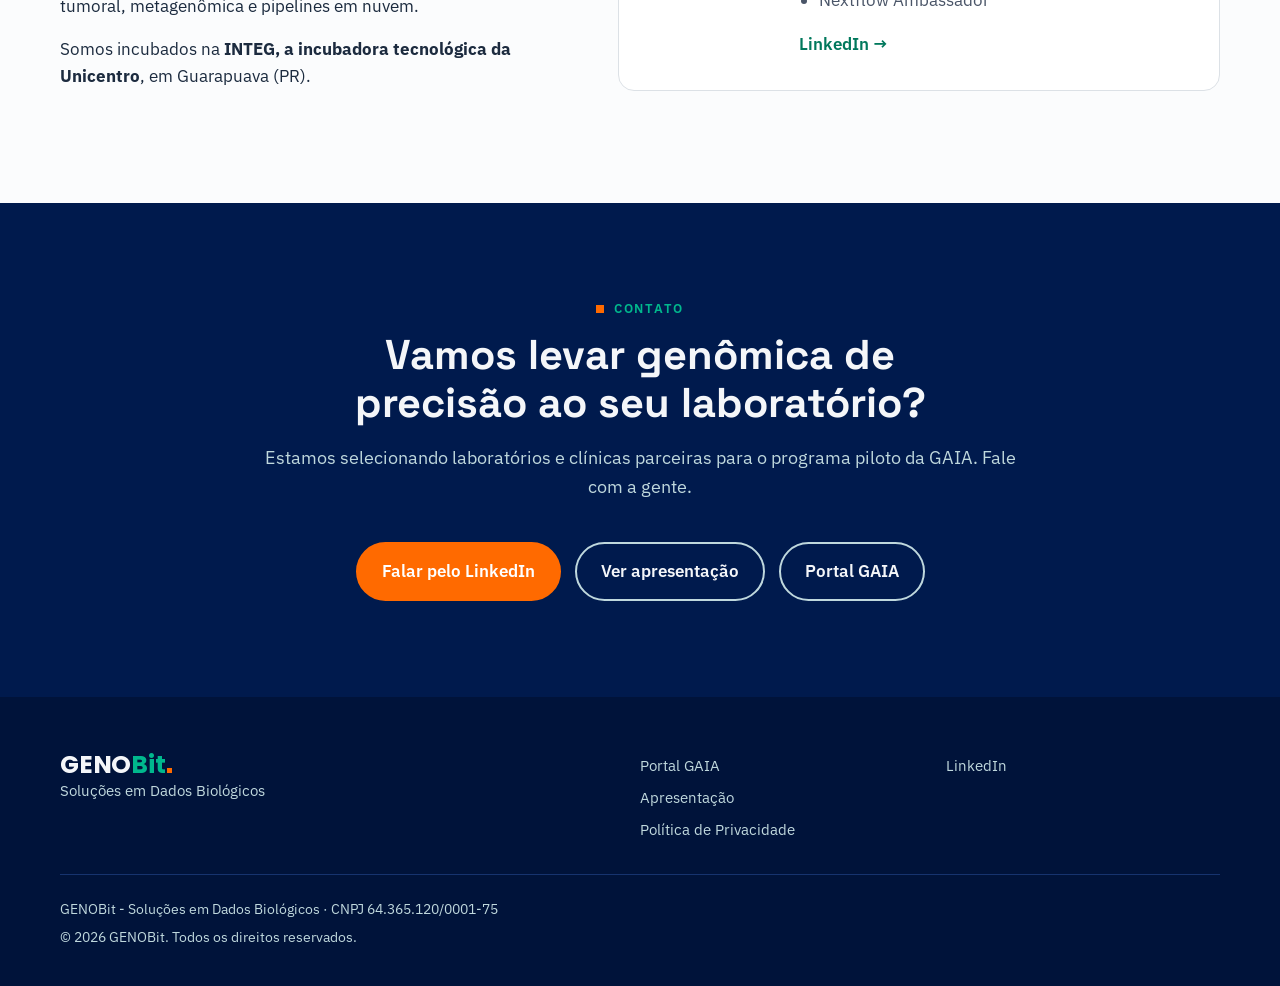
==== commit 7a996b48: "Remove razão social e padroniza 'Soluções em Dados Biológicos' Co-Authored-By: Claude Opus 5.5 <nore" ====
--- a/index.html
+++ b/index.html
@@ -3,10 +3,10 @@
 <head>
 <meta charset="utf-8">
 <meta name="viewport" content="width=device-width, initial-scale=1">
-<title>GENOBit · Soluções em dados biológicos</title>
+<title>GENOBit · Soluções em Dados Biológicos</title>
 <meta name="description" content="A GENOBit desenvolve a GAIA, plataforma em nuvem que transforma dados de sequenciamento genético em laudos clínicos seguros, rastreáveis e em conformidade com a LGPD.">
 <meta property="og:type" content="website">
-<meta property="og:title" content="GENOBit · Soluções em dados biológicos">
+<meta property="og:title" content="GENOBit · Soluções em Dados Biológicos">
 <meta property="og:description" content="Plataforma GAIA: do sequenciamento genético ao laudo clínico, com segurança e rastreabilidade.">
 <meta property="og:image" content="assets/og.png">
 <meta property="og:locale" content="pt_BR">
@@ -194,7 +194,7 @@
   <div class="container duas-colunas">
     <div>
       <p class="sobretitulo">Sobre a GENOBit</p>
-      <h2>Soluções em dados biológicos</h2>
+      <h2>Soluções em Dados Biológicos</h2>
       <p>A GENOBit é uma startup de bioinformática que transforma dados biológicos complexos em informação útil para a saúde e a ciência. Nascemos da experiência prática com genômica tumoral, metagenômica e pipelines em nuvem.</p>
       <p>Somos incubados na <b>INTEG, a incubadora tecnológica da Unicentro</b>, em Guarapuava (PR).</p>
     </div>
@@ -234,7 +234,7 @@
   <div class="container rodape-grade">
     <div>
       <a href="#inicio" class="marca marca-clara" aria-label="GENOBit, início"><span class="logo-texto"><span class="geno">GENO</span><span class="bit">Bit</span><span class="ponto"></span></span></a>
-      <p>Soluções em dados biológicos</p>
+      <p>Soluções em Dados Biológicos</p>
     </div>
     <nav aria-label="Links">
       <a href="https://portal.genobit.net">Portal GAIA</a>
@@ -248,7 +248,7 @@
     </nav>
   </div>
   <div class="container rodape-legal">
-    <p>GENOBit - Soluções em dados biológicos · GENOBIT INOVA SIMPLES (I.S.) · CNPJ 64.365.120/0001-75</p>
+    <p>GENOBit - Soluções em Dados Biológicos · CNPJ 64.365.120/0001-75</p>
     <p>© 2026 GENOBit. Todos os direitos reservados.</p>
   </div>
 </footer>
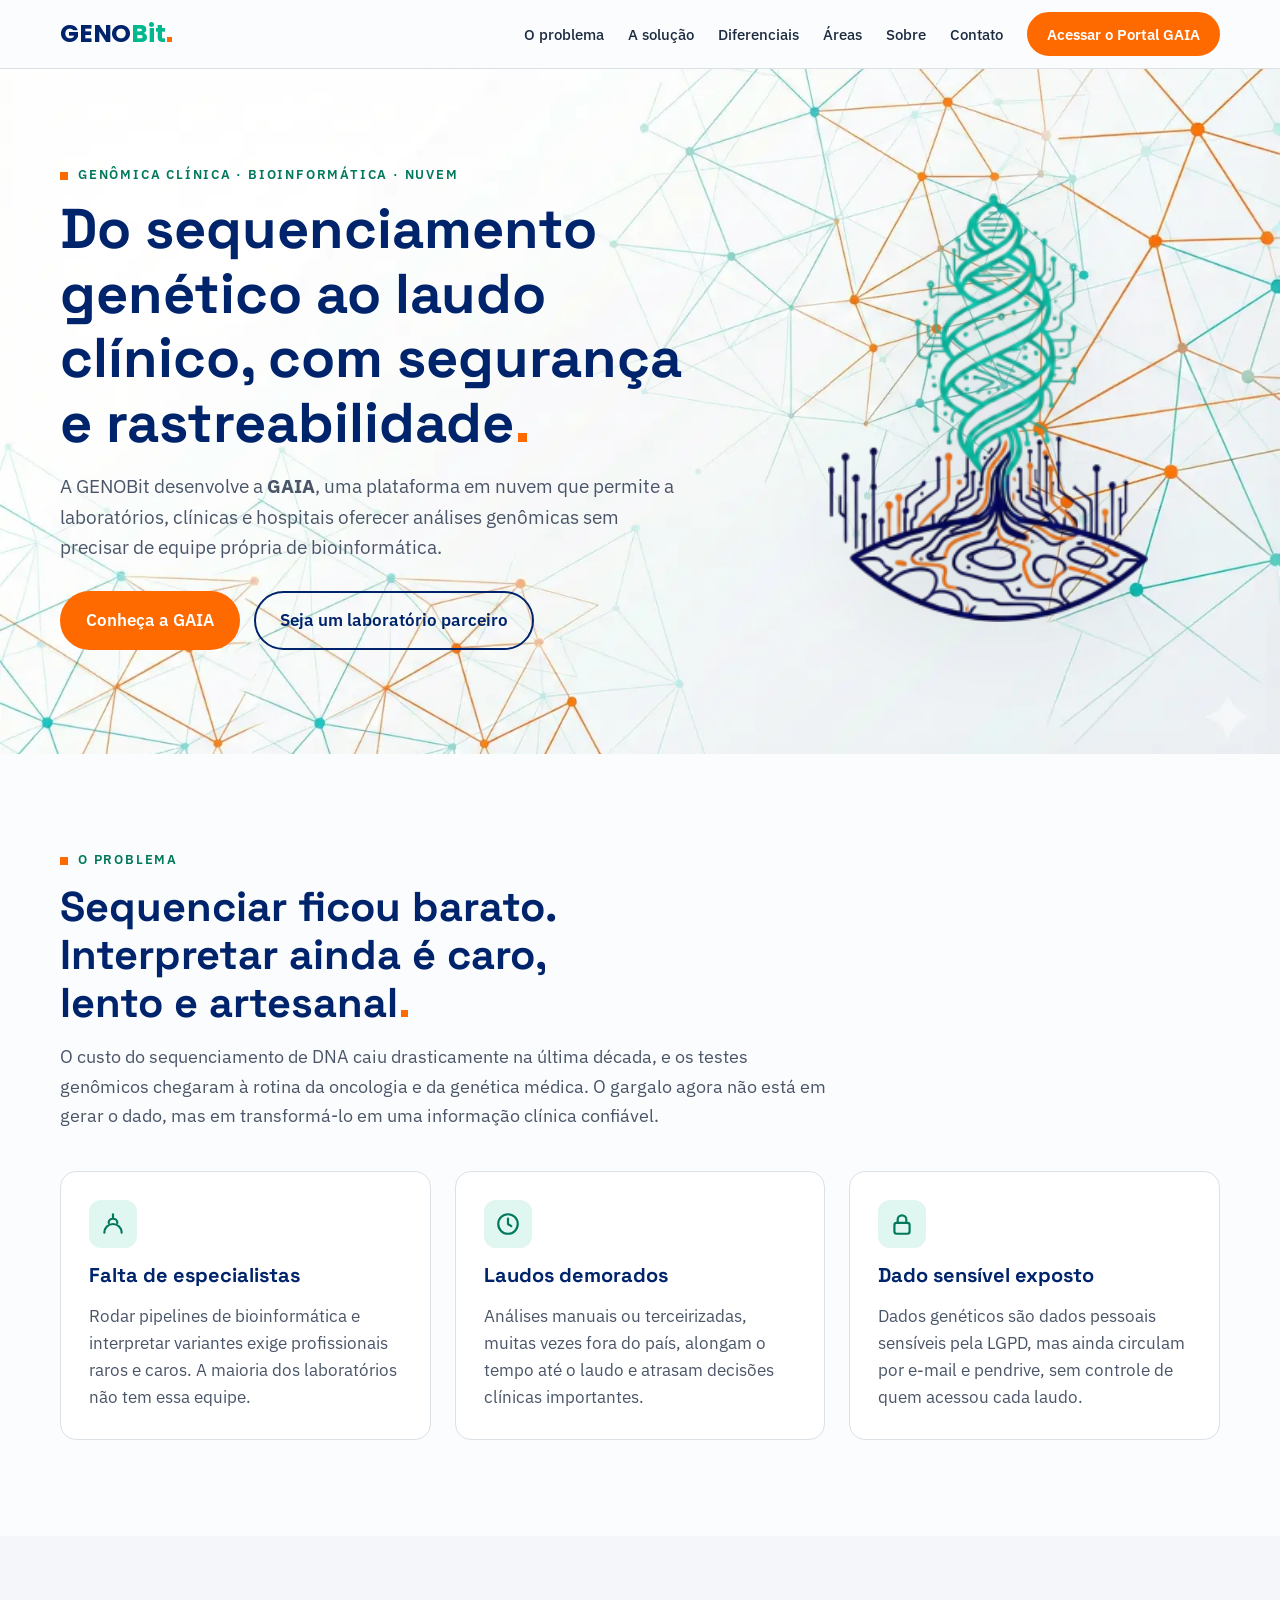
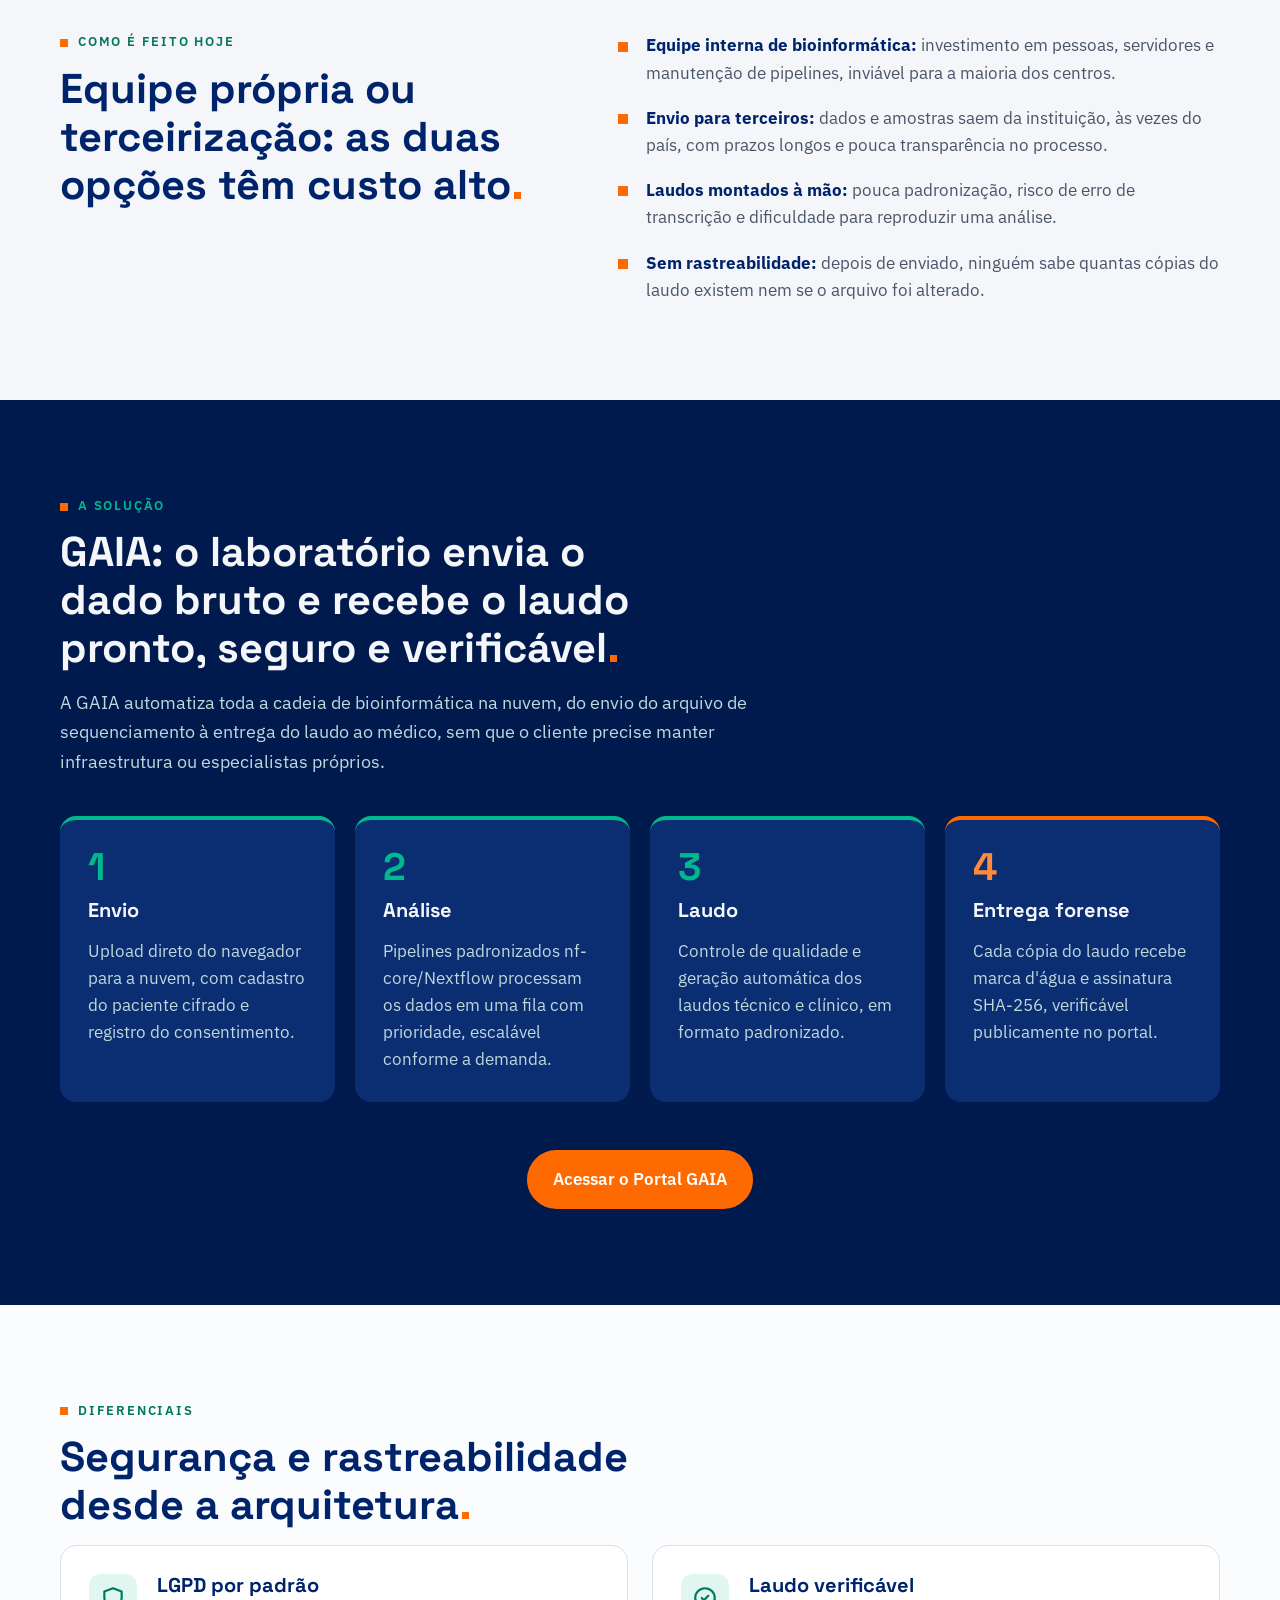
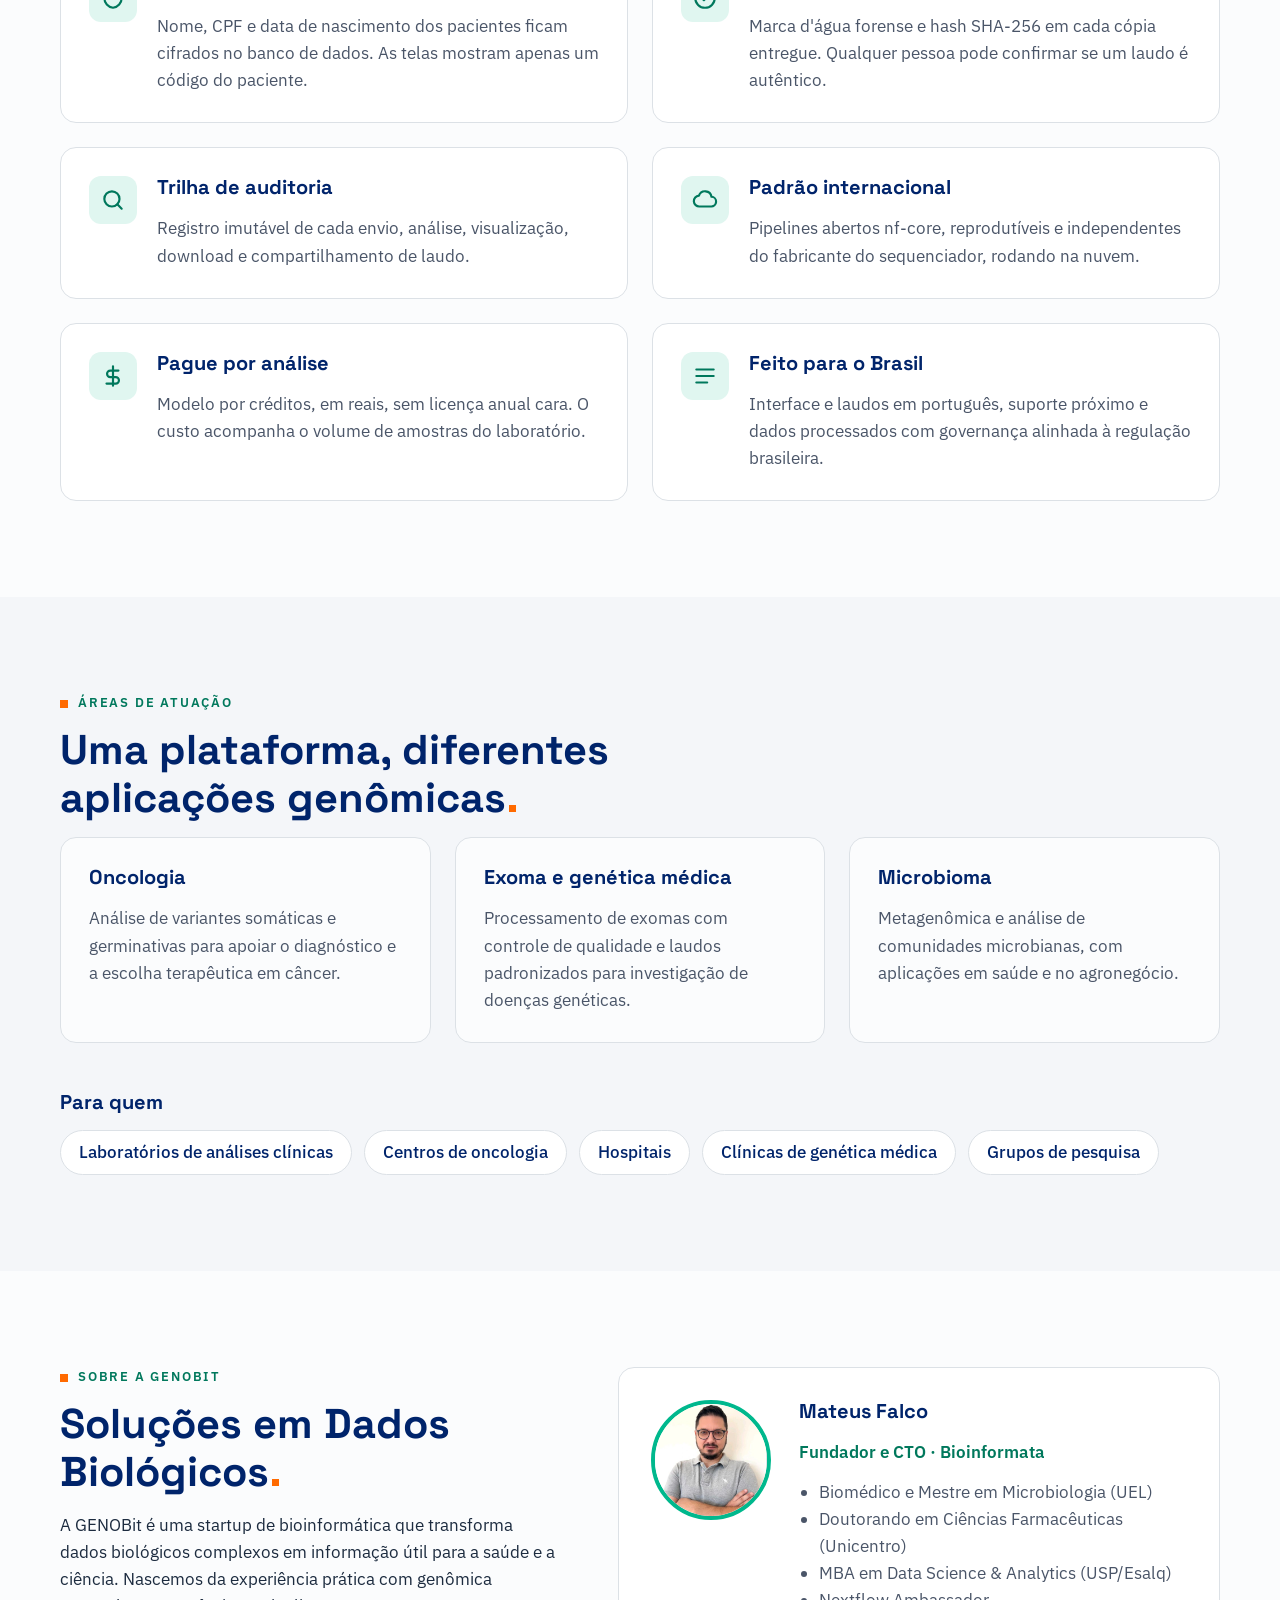
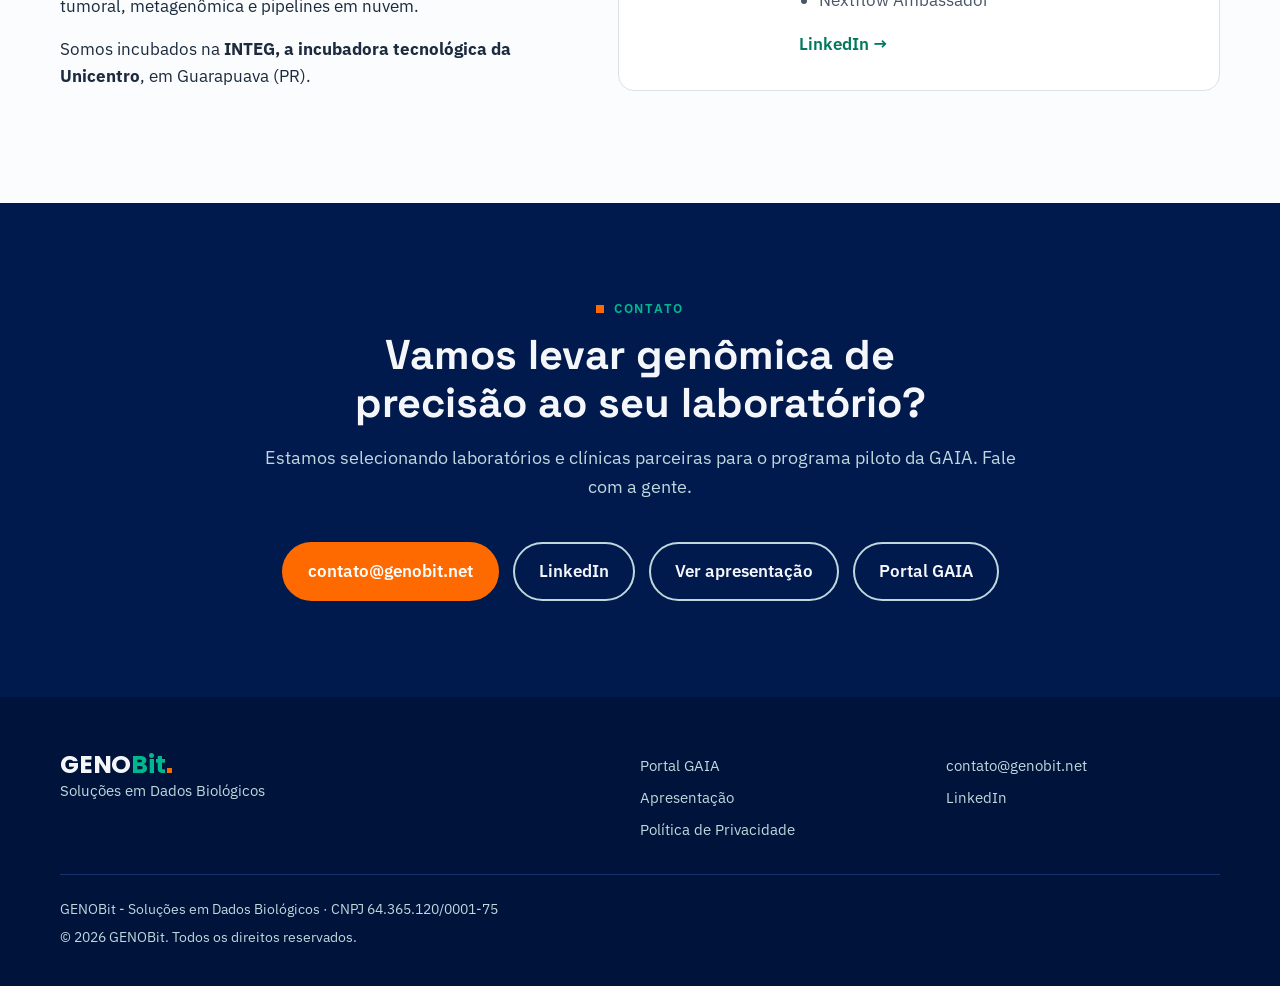
==== commit a1c75a97: "Adiciona contato@genobit.net no site e na política de privacidade Co-Authored-By: Claude Opus 5.5 <n" ====
--- a/index.html
+++ b/index.html
@@ -221,7 +221,8 @@
     <h2 class="sem-ponto">Vamos levar genômica de precisão ao seu laboratório?</h2>
     <p class="lead">Estamos selecionando laboratórios e clínicas parceiras para o programa piloto da GAIA. Fale com a gente.</p>
     <div class="hero-botoes centro">
-      <a href="https://www.linkedin.com/in/mateusfalco/" class="botao">Falar pelo LinkedIn</a>
+      <a href="mailto:contato@genobit.net?subject=Contato%20pelo%20site" class="botao">contato@genobit.net</a>
+      <a href="https://www.linkedin.com/in/mateusfalco/" class="botao botao-contorno-claro">LinkedIn</a>
       <a href="https://pitch.genobit.net" class="botao botao-contorno-claro">Ver apresentação</a>
       <a href="https://portal.genobit.net" class="botao botao-contorno-claro">Portal GAIA</a>
     </div>
@@ -241,7 +242,8 @@
       <a href="https://pitch.genobit.net">Apresentação</a>
       <a href="privacidade.html">Política de Privacidade</a>
     </nav>
-    <nav aria-label="Redes sociais">
+    <nav aria-label="Contato e redes sociais">
+      <a href="mailto:contato@genobit.net">contato@genobit.net</a>
       <a href="https://www.linkedin.com/in/mateusfalco/">LinkedIn</a>
       <!-- Instagram: preencher quando o perfil existir
       <a href="https://www.instagram.com/USUARIO/">Instagram</a> -->
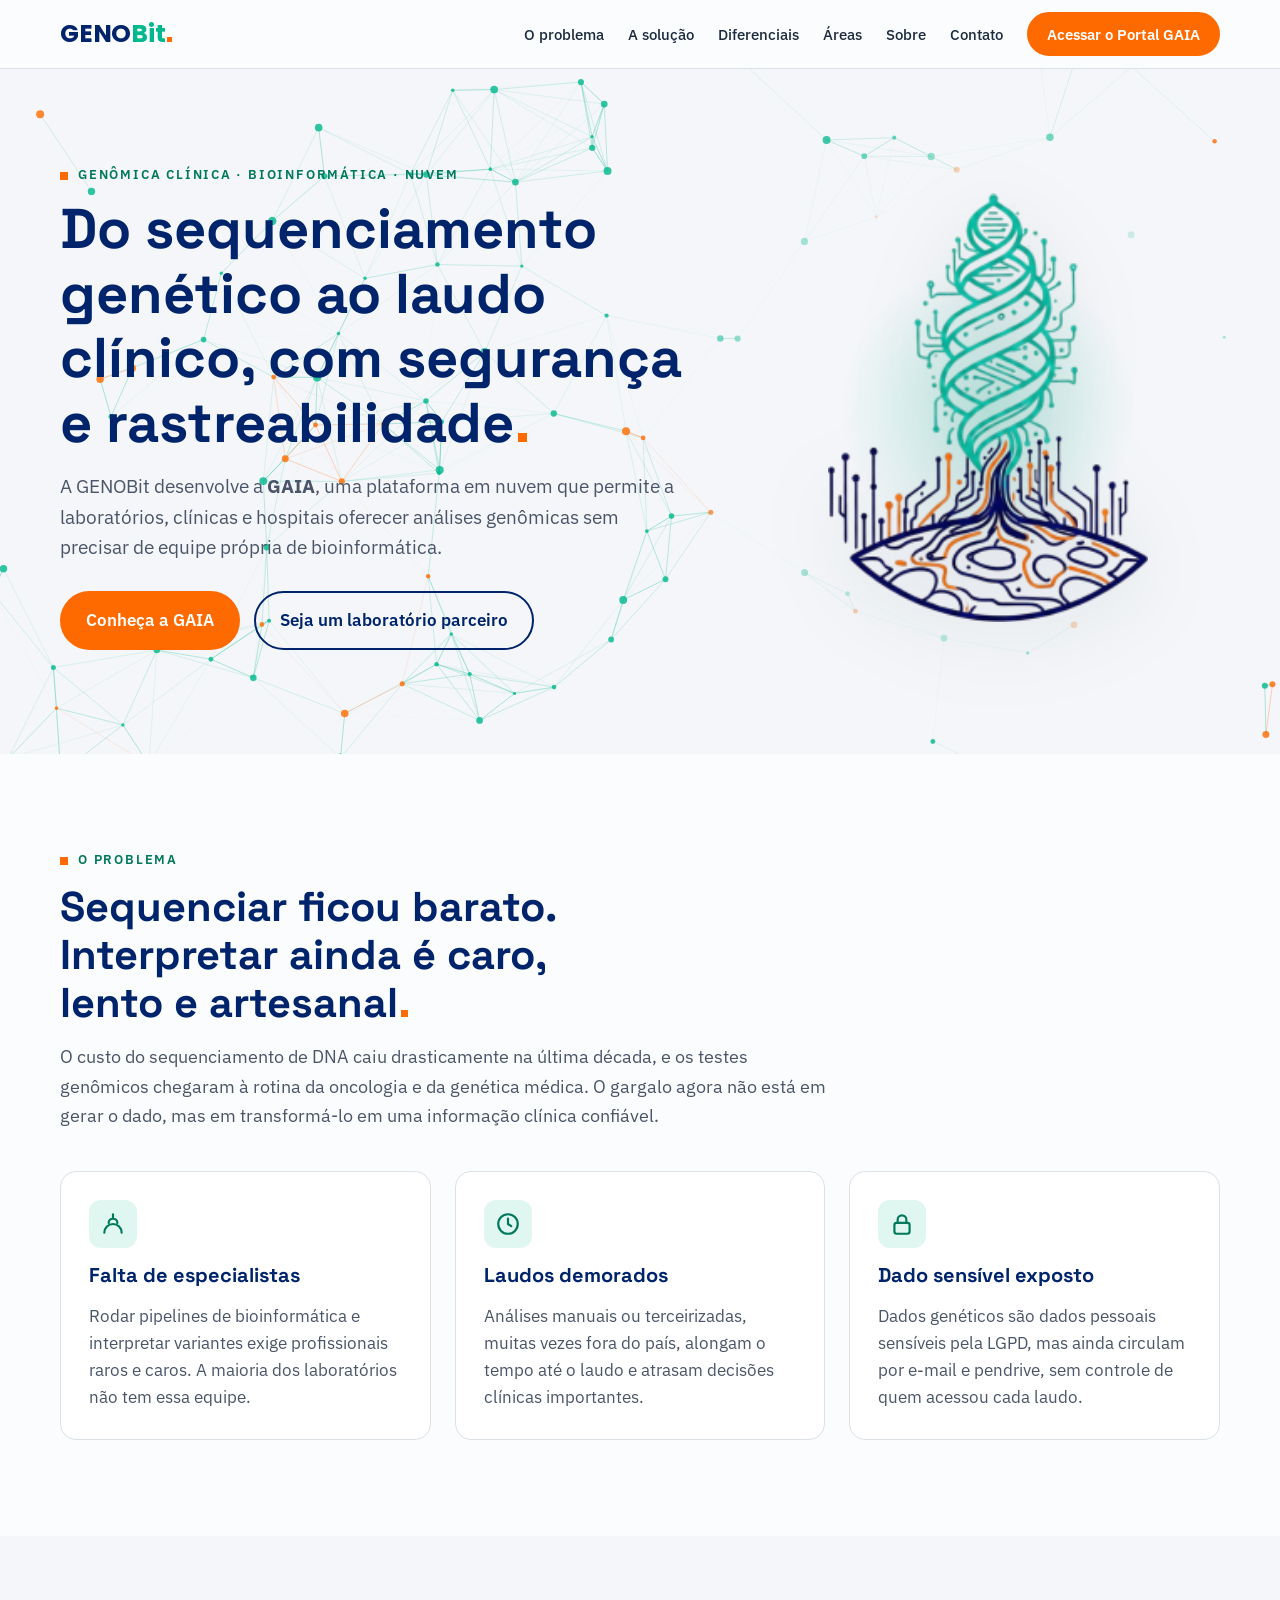
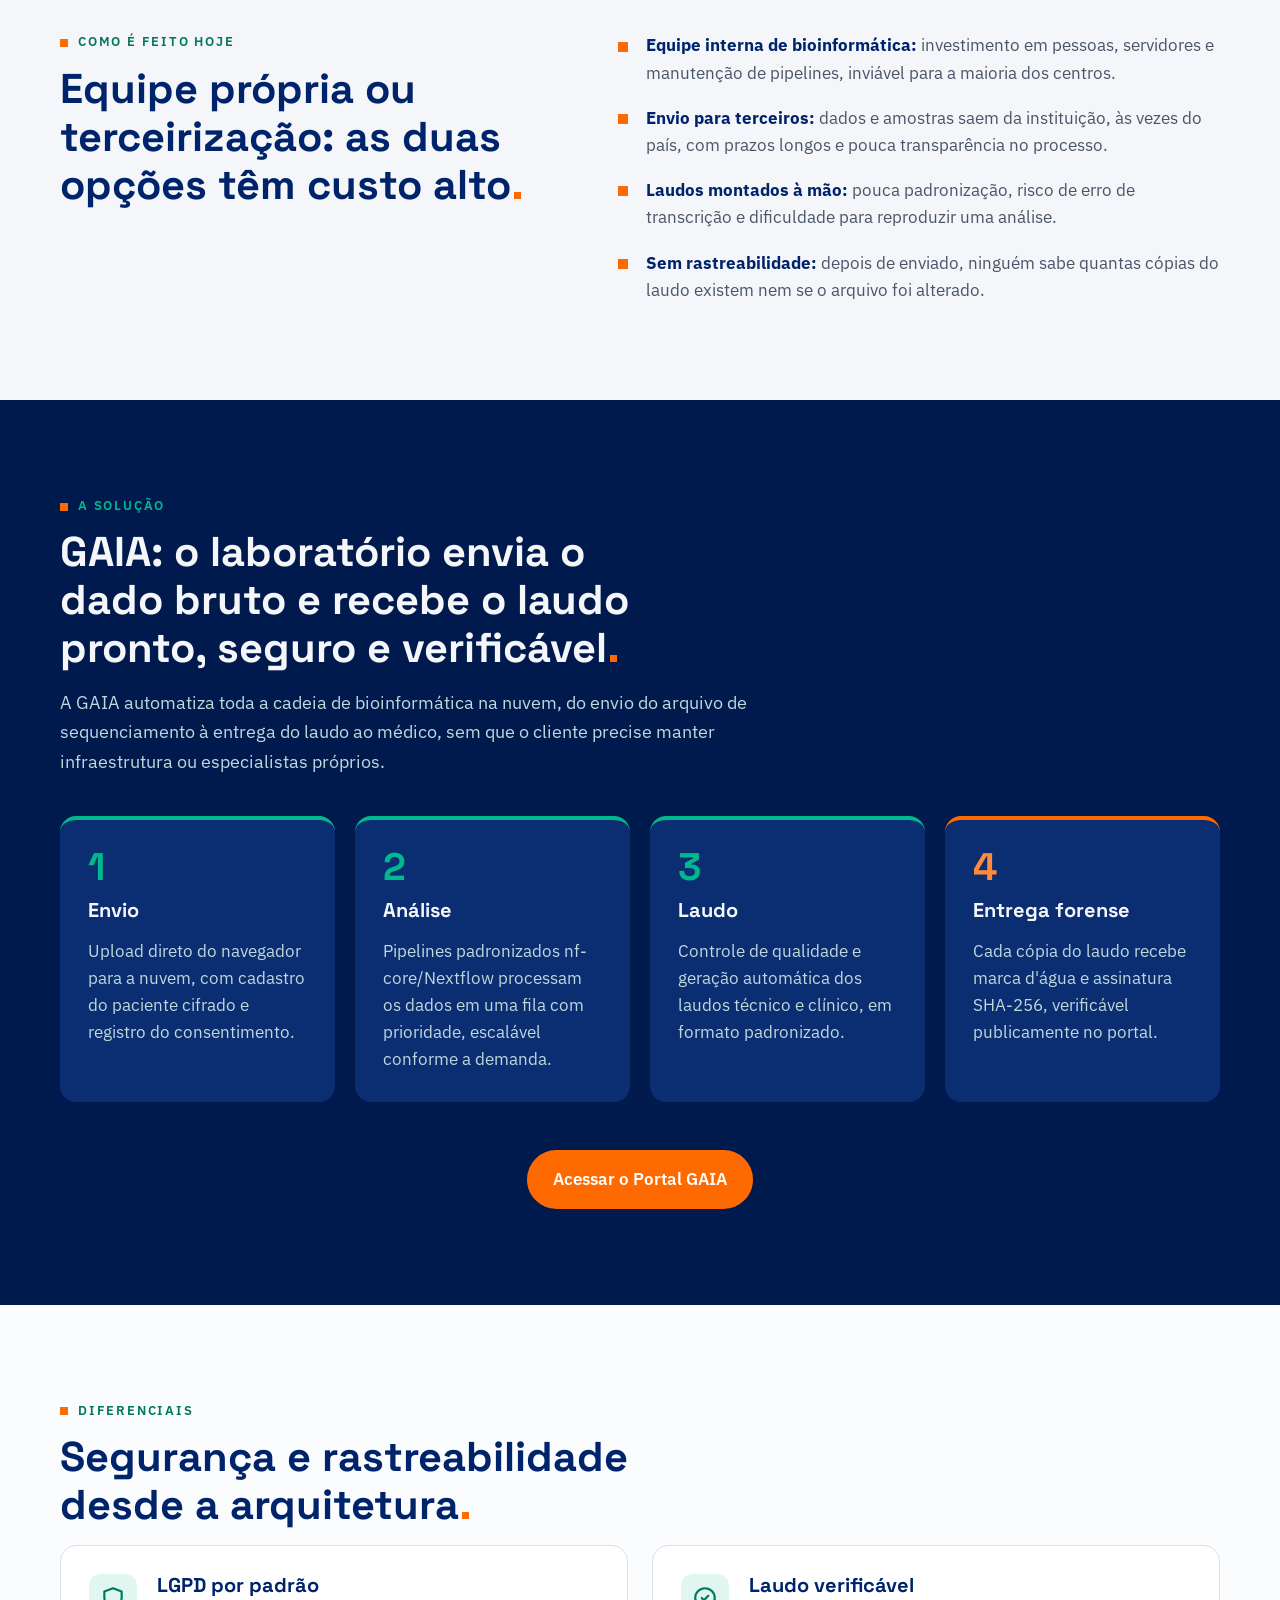
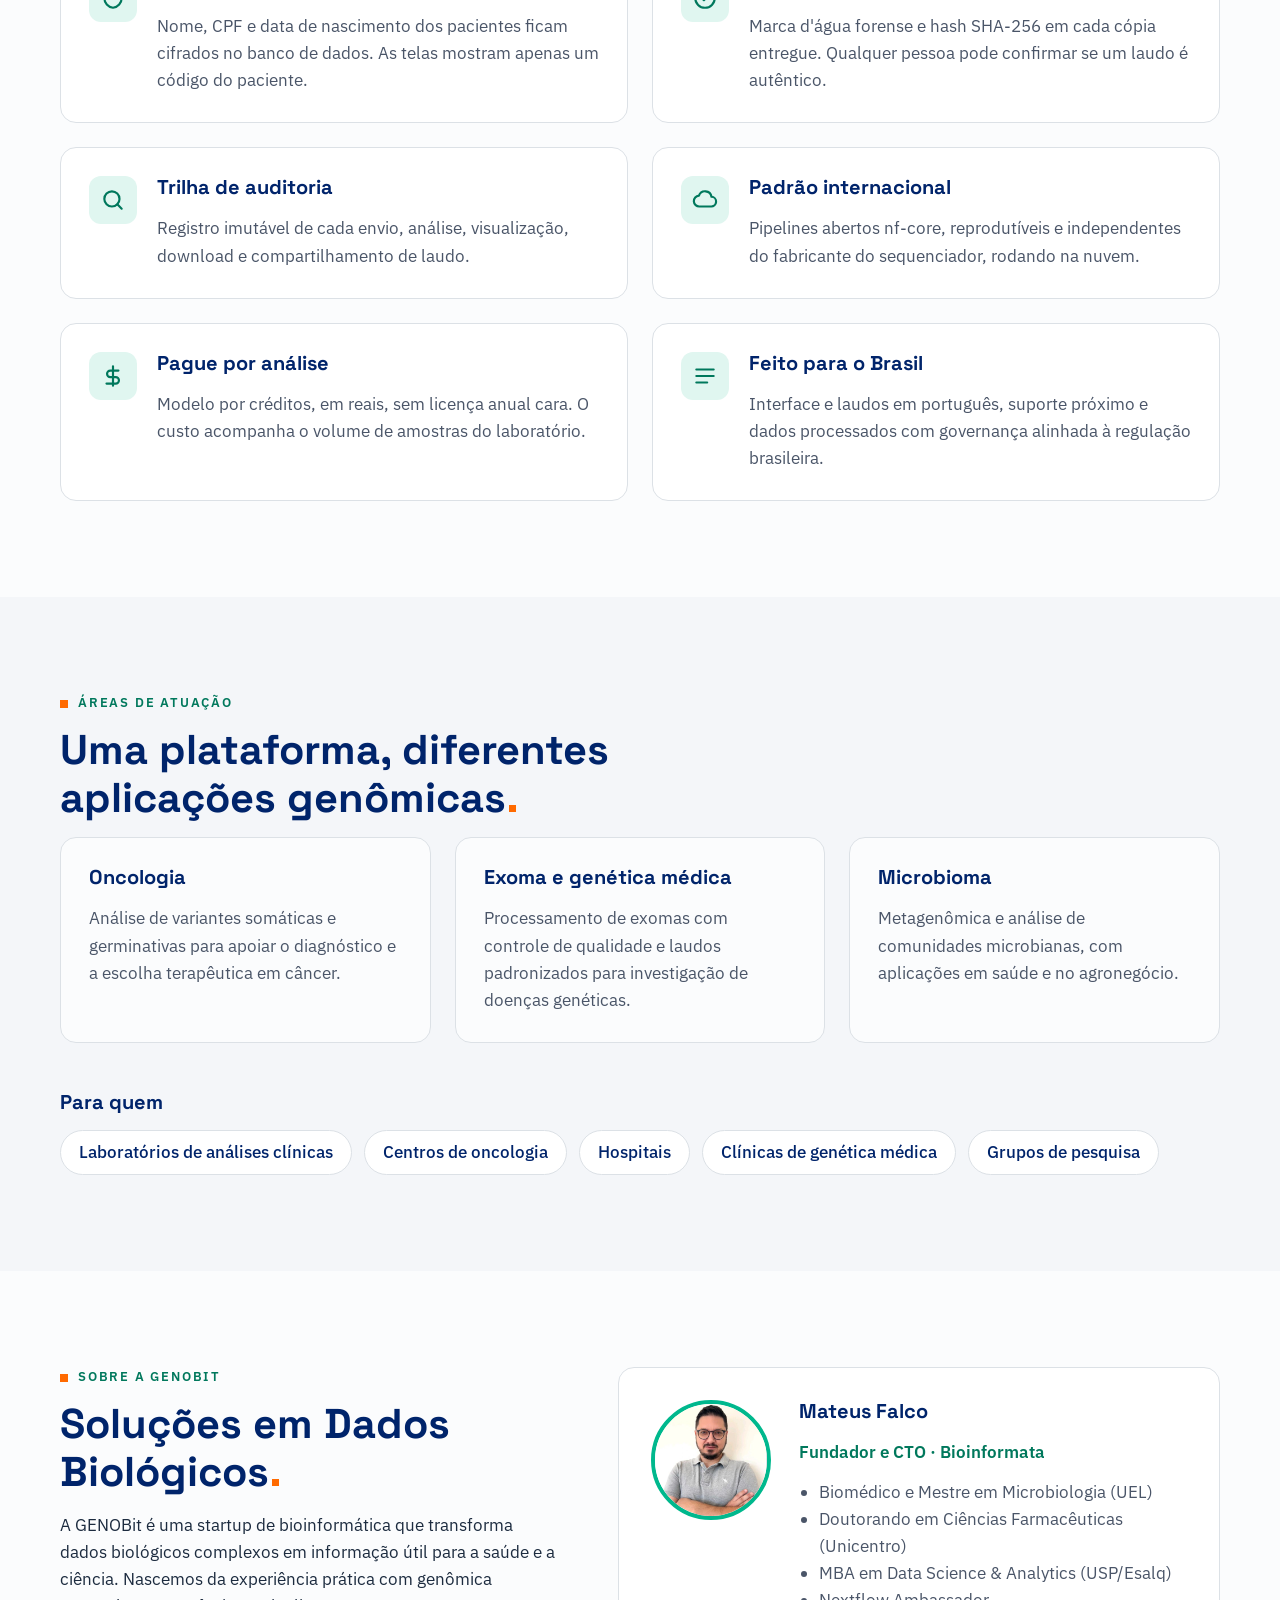
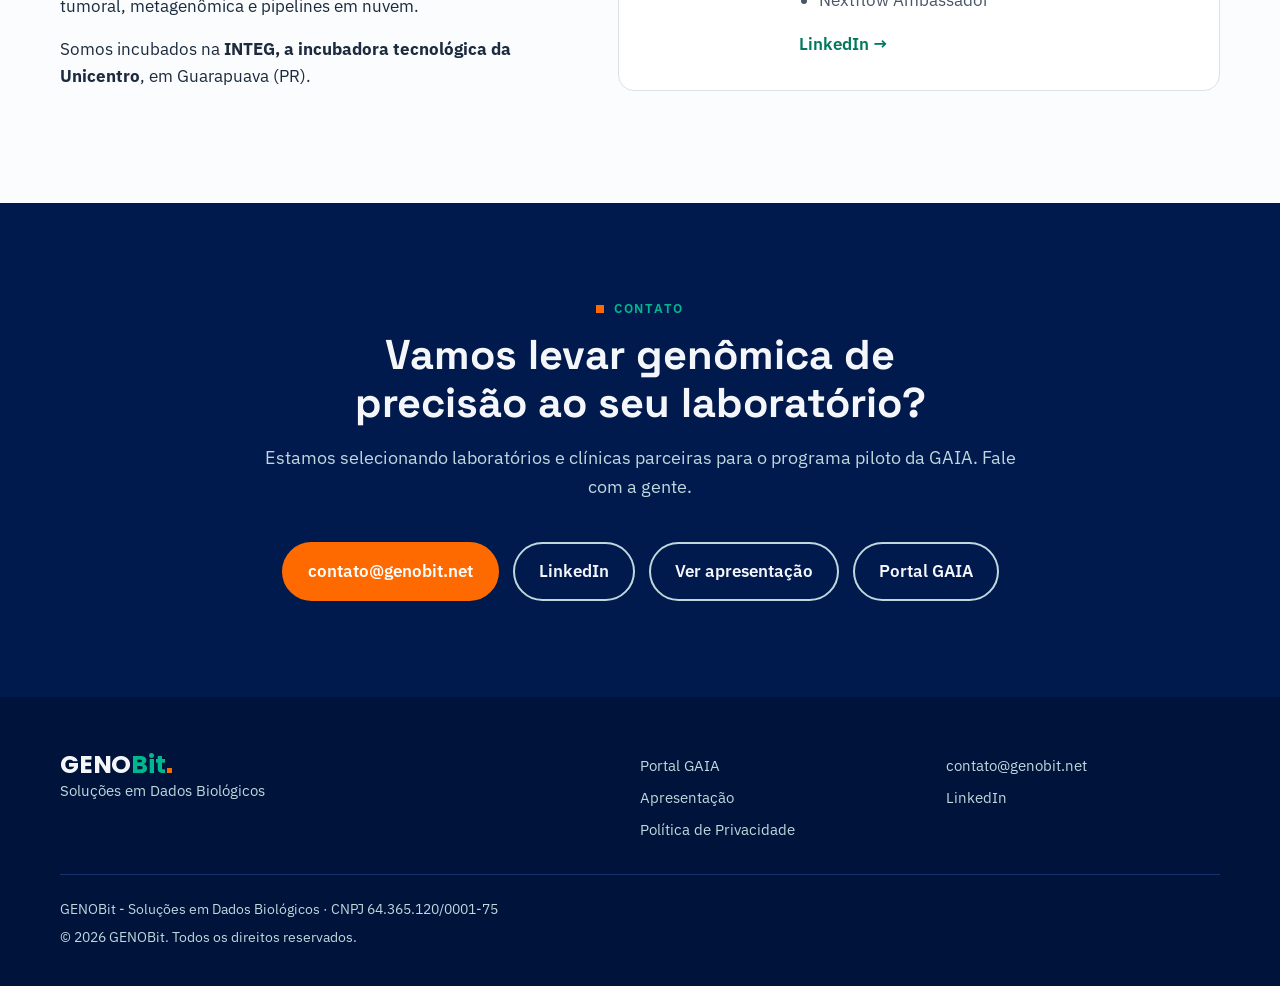
==== commit 718d187c: "Topo com rede animada e pulso no emblema da GAIA Respeita prefers-reduced-motion e pausa fora da tel" ====
--- a/index.html
+++ b/index.html
@@ -8,10 +8,14 @@
 <meta property="og:type" content="website">
 <meta property="og:title" content="GENOBit · Soluções em Dados Biológicos">
 <meta property="og:description" content="Plataforma GAIA: do sequenciamento genético ao laudo clínico, com segurança e rastreabilidade.">
-<meta property="og:image" content="assets/og.png">
+<meta property="og:url" content="https://genobit.net/">
+<meta property="og:image" content="https://genobit.net/assets/og.png">
+<link rel="canonical" href="https://genobit.net/">
 <meta property="og:locale" content="pt_BR">
 <meta name="twitter:card" content="summary_large_image">
-<link rel="icon" type="image/png" href="assets/favicon.png">
+<link rel="icon" type="image/png" sizes="64x64" href="assets/favicon.png">
+<link rel="icon" type="image/png" sizes="512x512" href="assets/icon-512.png">
+<link rel="apple-touch-icon" href="assets/apple-touch-icon.png">
 <link rel="preconnect" href="https://fonts.googleapis.com">
 <link rel="preconnect" href="https://fonts.gstatic.com" crossorigin>
 <link href="https://fonts.googleapis.com/css2?family=IBM+Plex+Sans:wght@400;500;600&family=Poppins:wght@700&family=Space+Grotesk:wght@500;700&display=swap" rel="stylesheet">
@@ -255,5 +259,6 @@
   </div>
 </footer>
 
+<script src="assets/rede.js" defer></script>
 </body>
 </html>
--- a/assets/style.css
+++ b/assets/style.css
@@ -74,7 +74,17 @@
 .hero-texto { font-size: 1.2rem; color: var(--texto-suave); max-width: 56ch; }
 .hero-botoes { display: flex; flex-wrap: wrap; gap: 14px; margin-top: 28px; }
 .hero-arte { display: flex; justify-content: center; }
-.hero-arte img { width: min(320px, 70%); filter: drop-shadow(0 18px 40px rgba(10,25,49,.15)); }
+.hero-arte img { width: min(320px, 70%); filter: drop-shadow(0 18px 40px rgba(10,25,49,.15)); position: relative; animation: pulso 3s ease-in-out infinite; animation-delay: var(--atraso-pulso, 0s); }
+.hero { position: relative; overflow: hidden; }
+.hero > .container { position: relative; z-index: 1; }
+.hero.com-rede { background-image: none; }
+.hero-rede { position: absolute; inset: 0; pointer-events: none; }
+.hero-arte { position: relative; }
+.hero-arte::before { content: ""; position: absolute; left: 50%; top: 50%; width: min(360px, 80%); aspect-ratio: 1; border-radius: 50%; background: radial-gradient(circle, rgba(0,184,141,.22) 0%, rgba(0,184,141,0) 68%); transform: translate(-50%, -50%) scale(.85); animation: halo 3s ease-in-out infinite; animation-delay: var(--atraso-pulso, 0s); }
+@keyframes pulso { 0%, 100% { transform: scale(1); } 50% { transform: scale(1.045); } }
+@keyframes halo { 0%, 100% { transform: translate(-50%, -50%) scale(.85); opacity: .55; } 50% { transform: translate(-50%, -50%) scale(1.12); opacity: 1; } }
+.quadro-fixo .hero-arte img, .quadro-fixo .hero-arte::before { animation-play-state: paused; }
+@media (prefers-reduced-motion: reduce) { .hero-arte img, .hero-arte::before { animation: none; } }
 
 /* Seções */
 .secao { padding: 96px 0; }
